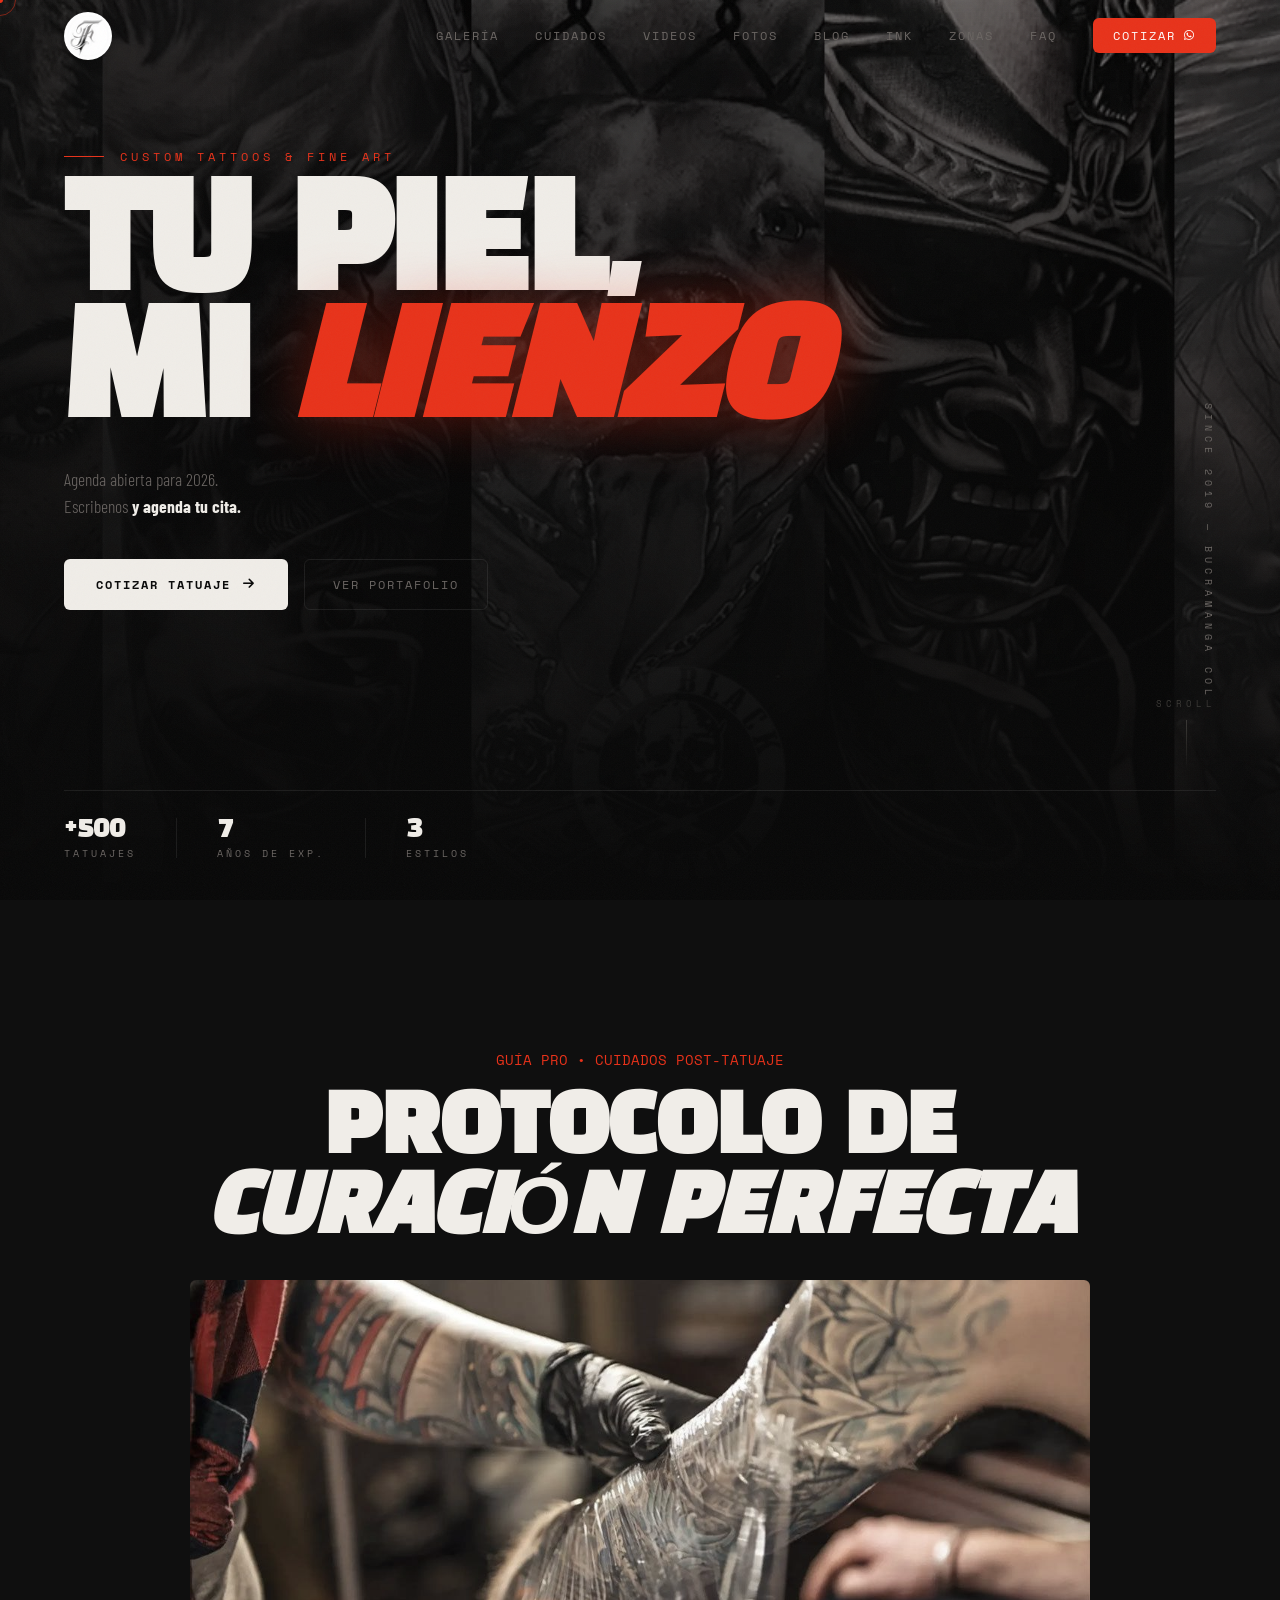
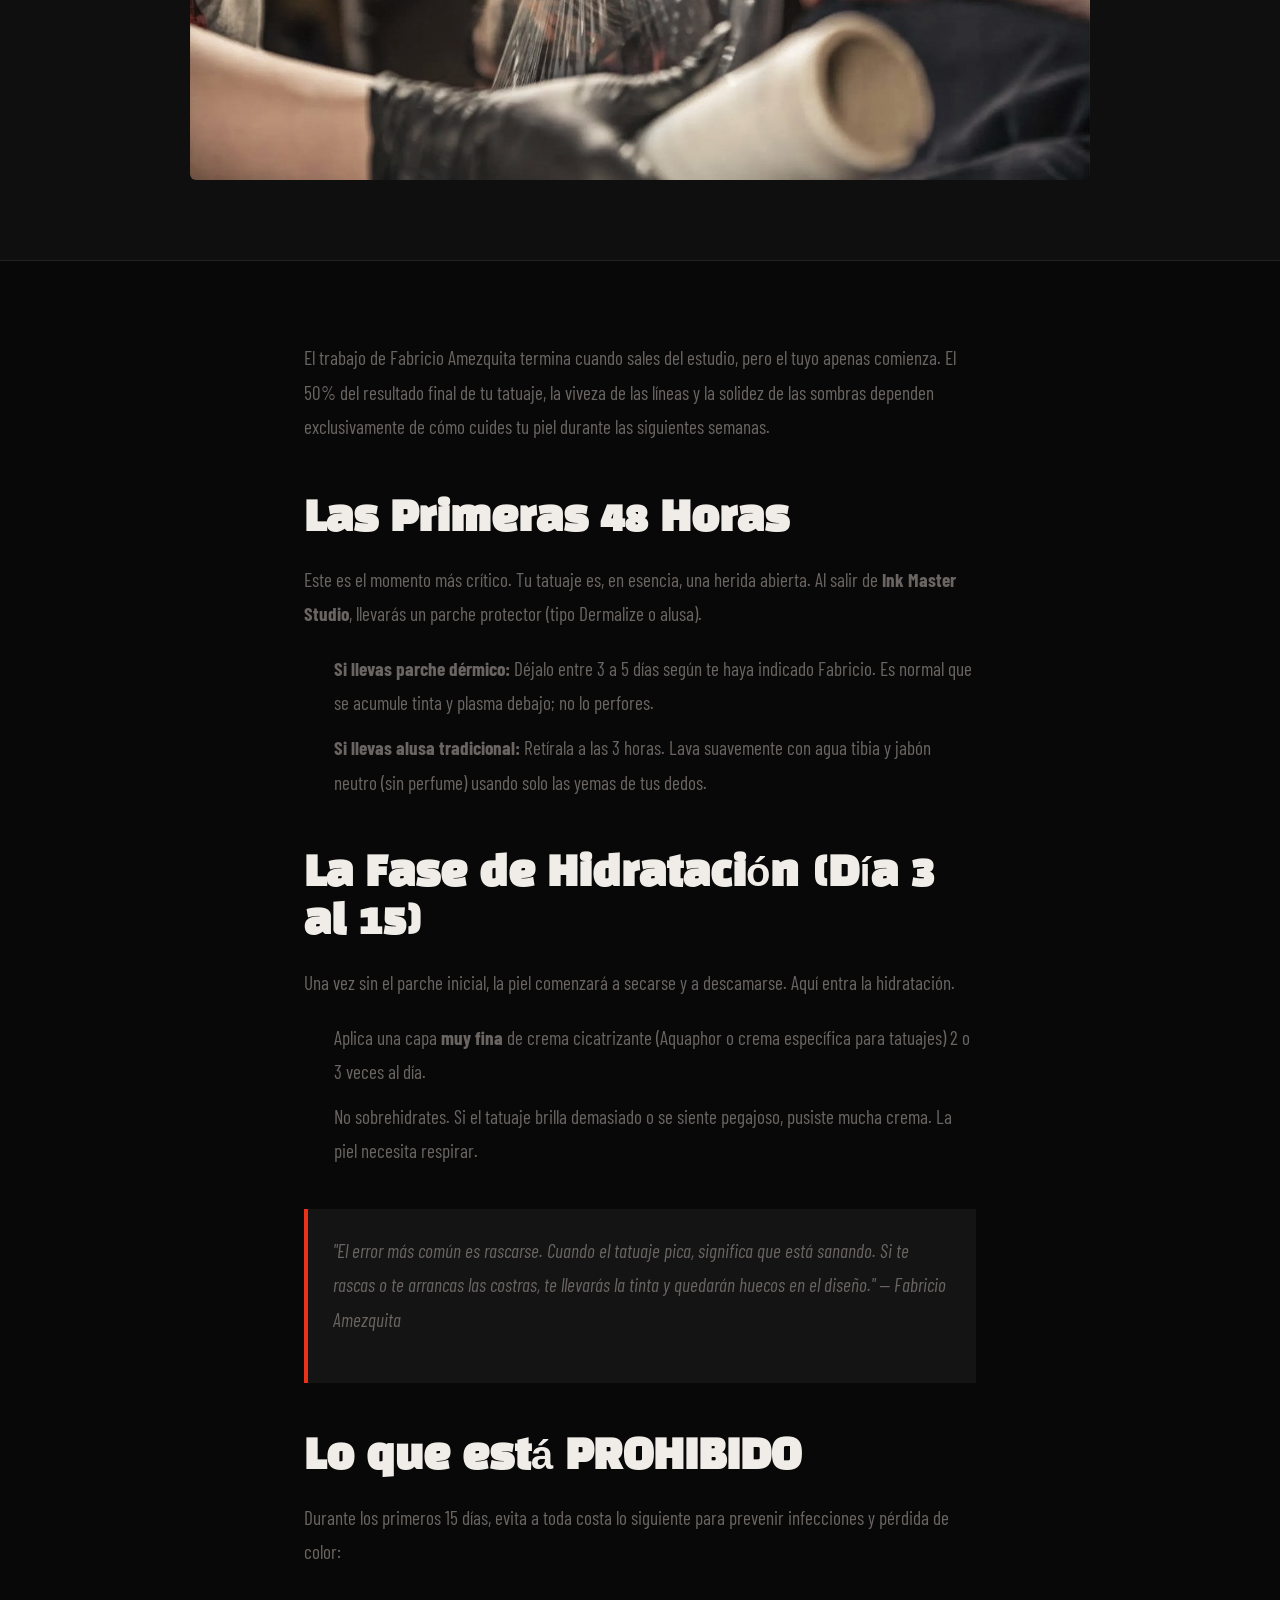
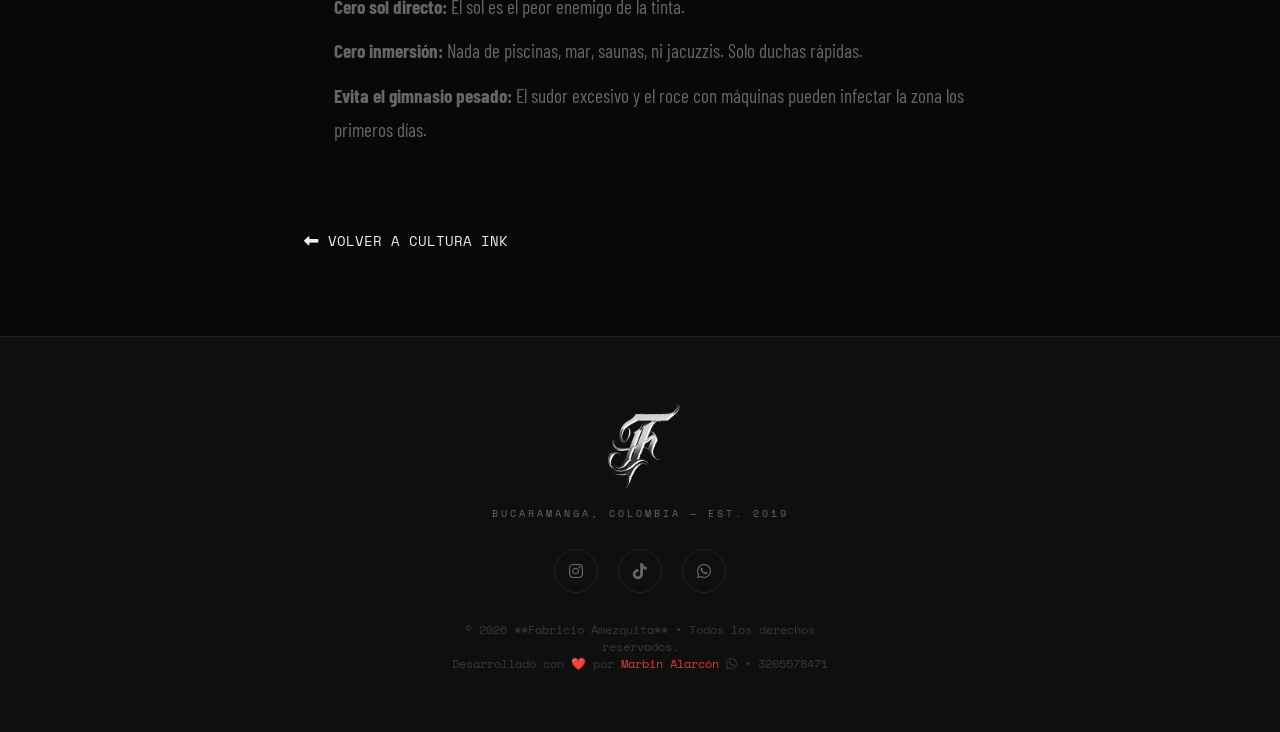
==== curacion.html @ 4d416dca "blog y paginas nuevas" ====
<!DOCTYPE html>
<html lang="es">

<head>
    <meta charset="UTF-8">
    <meta name="viewport" content="width=device-width, initial-scale=1.0">
    <meta name="theme-color" content="#080808">
    <meta name="description" content="Ink Master Tattoo Studio — Custom Tattoos & Fine Art. Blackwork, Realismo, Fine Line.">
    <title>Fabricio Amezquita | Tattoo Studio</title>
    <link rel="apple-touch-icon" sizes="57x57" href="favicon/apple-icon-57x57.png">
    <link rel="apple-touch-icon" sizes="60x60" href="favicon/apple-icon-60x60.png">
    <link rel="apple-touch-icon" sizes="72x72" href="favicon/apple-icon-72x72.png">
    <link rel="apple-touch-icon" sizes="76x76" href="favicon/apple-icon-76x76.png">
    <link rel="apple-touch-icon" sizes="114x114" href="favicon/apple-icon-114x114.png">
    <link rel="apple-touch-icon" sizes="120x120" href="favicon/apple-icon-120x120.png">
    <link rel="apple-touch-icon" sizes="144x144" href="favicon/apple-icon-144x144.png">
    <link rel="apple-touch-icon" sizes="152x152" href="favicon/apple-icon-152x152.png">
    <link rel="apple-touch-icon" sizes="180x180" href="favicon/apple-icon-180x180.png">
    <link rel="icon" type="image/png" sizes="192x192" href="favicon/android-icon-192x192.png">
    <link rel="icon" type="image/png" sizes="32x32" href="favicon/favicon-32x32.png">
    <link rel="icon" type="image/png" sizes="96x96" href="favicon/favicon-96x96.png">
    <link rel="icon" type="image/png" sizes="16x16" href="favicon/favicon-16x16.png">
    <link rel="manifest" href="manifest.json">
    <meta name="msapplication-TileColor" content="#ffffff">
    <meta name="msapplication-TileImage" content="/ms-icon-144x144.png">
    <meta name="theme-color" content="#ffffff">
    <link rel="manifest" href="manifest.json">
    <link rel="preconnect" href="https://fonts.googleapis.com">
    <link rel="preconnect" href="https://fonts.gstatic.com" crossorigin>
    <link href="https://fonts.googleapis.com/css2?family=Black+Han+Sans&family=Barlow+Condensed:ital,wght@0,300;0,400;0,700;0,900;1,400&family=Space+Mono:ital@0;1&display=swap"
        rel="stylesheet">
    <link rel="stylesheet" href="https://cdnjs.cloudflare.com/ajax/libs/font-awesome/6.4.0/css/all.min.css">
    <link rel="stylesheet" href="styles.css">
</head>

<body>

    <!-- ====== NOISE OVERLAY ====== -->
    <div class="noise-overlay"></div>

    <!-- ====== CURSOR ====== -->
    <div class="custom-cursor" id="cursor">
        <div class="cursor-dot"></div>
        <div class="cursor-ring"></div>
    </div>

    <!-- ====== SPLASH SCREEN ====== -->
    <div id="splash-screen">
        <div class="splash-inner">
            <div class="splash-lines">
                <span></span><span></span><span></span>
            </div>
            <div class="splash-logo" style="text-align: -webkit-center;">
                <img src="img/F.png" alt="Fabricio Amezquita TATTOO" class="logo-splash-img">
            </div>
            <p class="splash-sub">FABRICIO AMEZQUITA</p>
            <p class="splash-sub"> TATTOO STUDIO </p>
            <div class="splash-progress">
                <div class="splash-bar"></div>
            </div>
        </div>
    </div>


    <!-- ====== NAVBAR ====== -->
    <nav class="navbar" id="navbar">
        <a href="#inicio" class="logo" style="text-decoration: none;">
            <img src="img/pwa-icon-192.png" alt="Logo" class="logo-nav-img">
        </a>
        <div class="nav-links">
            <a href="index.html#galeria" class="nav-link">Galería</a>
            <a href="index.html#cuidados" class="nav-link">Cuidados</a>
            <a href="index.html#videos" class="nav-link">Videos</a>
            <a href="index.html#fotos" class="nav-link">Fotos</a>
            <a href="index.html#blog" class="nav-link">Blog</a>
            <a href="index.html#instagram" class="nav-link">INK</a>
            <a href="index.html#zonas" class="nav-link">Zonas</a>
            <a href="index.html#faq" class="nav-link">FAQ</a>
            <a href="index.html#cotizar" class="nav-link nav-cta">Cotizar <i class="fab fa-whatsapp"></i></a>
        </div>
        <button class="hamburger" id="hamburger" aria-label="Menu">
            <span></span><span></span><span></span>
        </button>
    </nav>


    <!-- Mobile Menu -->
    <div class="mobile-menu" id="mobile-menu">
        <a href="index.html#galeria" class="mob-link">Galería</a>
        <a href="index.html#cuidados" class="mob-link">Cuidados</a>
        <a href="index.html#videos" class="mob-link">Videos</a>
        <a href="index.html#fotos" class="mob-link">Fotos</a>
        <a href="index.html#blog" class="mob-link">Blog</a>
        <a href="index.html#instagram" class="mob-link">INK</a>
        <a href="index.html#zonas" class="mob-link">Zonas</a>
        <a href="index.html#faq" class="mob-link">FAQ</a>
        <a href="index.html#cotizar" class="mob-link mob-cta">Cotizar →</a>
    </div>

    <!-- ====== HERO ====== -->
    <header class="hero" id="hero">
        <div class="hero-bg" id="hero-bg" style="background-image: url('img/banner.webp');"></div>
        <div class="hero-overlay"></div>

        <!-- Decorative vertical text -->
        <div class="hero-vertical-text">SINCE 2019 — BUCRAMANGA COL</div>

        <div class="hero-content">
            <div class="hero-eyebrow">
                <span class="eyebrow-line"></span>
                <span>Custom Tattoos &amp; Fine Art</span>
            </div>
            <h1 class="hero-title">
                <span class="line-1">TU PIEL,</span>
                <span class="line-2">MI <em>LIENZO</em></span>
            </h1>
            <p class="hero-subtitle">Agenda abierta para 2026.<br>Escribenos <strong>y agenda tu cita.</strong></p>
            <div class="hero-actions">
                <a href="#cotizar" class="btn-primary">
                    <span>Cotizar Tatuaje</span>
                    <i class="fas fa-arrow-right"></i>
                </a>
                <a href="#galeria" class="btn-ghost">Ver Portafolio</a>
            </div>
        </div>

        <!-- Scroll indicator -->
        <div class="scroll-indicator">
            <span>SCROLL</span>
            <div class="scroll-line"></div>
        </div>

        <!-- Stats bar -->
        <div class="hero-stats">
            <div class="stat"><span class="stat-num">+500</span><span class="stat-label">Tatuajes</span></div>
            <div class="stat-divider"></div>
            <div class="stat"><span class="stat-num">7</span><span class="stat-label">Años de exp.</span></div>
            <div class="stat-divider"></div>
            <div class="stat"><span class="stat-num">3</span><span class="stat-label">Estilos</span></div>
        </div>
    </header>

    <main>
        <section class="article-hero">
            <span class="article-meta">Guía Pro • Cuidados Post-Tatuaje</span>
            <h1>PROTOCOLO DE<br><em>CURACIÓN PERFECTA</em></h1>
            <img src="img/curaciones.jpg" alt="Curación de tatuaje" class="article-hero-img">
        </section>

        <section class="article-content">
            <p>El trabajo de Fabricio Amezquita termina cuando sales del estudio, pero el tuyo apenas comienza. El 50% del resultado final de tu tatuaje, la viveza de las líneas y la solidez de las sombras dependen exclusivamente de cómo cuides tu piel durante las siguientes semanas.</p>

            <h2>Las Primeras 48 Horas</h2>
            <p>Este es el momento más crítico. Tu tatuaje es, en esencia, una herida abierta. Al salir de <strong>Ink Master Studio</strong>, llevarás un parche protector (tipo Dermalize o alusa). </p>
            <ul>
                <li><strong>Si llevas parche dérmico:</strong> Déjalo entre 3 a 5 días según te haya indicado Fabricio. Es normal que se acumule tinta y plasma debajo; no lo perfores.</li>
                <li><strong>Si llevas alusa tradicional:</strong> Retírala a las 3 horas. Lava suavemente con agua tibia y jabón neutro (sin perfume) usando solo las yemas de tus dedos.</li>
            </ul>

            <h2>La Fase de Hidratación (Día 3 al 15)</h2>
            <p>Una vez sin el parche inicial, la piel comenzará a secarse y a descamarse. Aquí entra la hidratación.</p>
            <ul>
                <li>Aplica una capa <strong>muy fina</strong> de crema cicatrizante (Aquaphor o crema específica para tatuajes) 2 o 3 veces al día.</li>
                <li>No sobrehidrates. Si el tatuaje brilla demasiado o se siente pegajoso, pusiste mucha crema. La piel necesita respirar.</li>
            </ul>

            <div class="highlight-box">
                <p>"El error más común es rascarse. Cuando el tatuaje pica, significa que está sanando. Si te rascas o te arrancas las costras, te llevarás la tinta y quedarán huecos en el diseño." — Fabricio Amezquita</p>
            </div>

            <h2>Lo que está PROHIBIDO</h2>
            <p>Durante los primeros 15 días, evita a toda costa lo siguiente para prevenir infecciones y pérdida de color:</p>
            <ul>
                <li><strong>Cero sol directo:</strong> El sol es el peor enemigo de la tinta.</li>
                <li><strong>Cero inmersión:</strong> Nada de piscinas, mar, saunas, ni jacuzzis. Solo duchas rápidas.</li>
                <li><strong>Evita el gimnasio pesado:</strong> El sudor excesivo y el roce con máquinas pueden infectar la zona los primeros días.</li>
            </ul>

            <a href="index.html#blog" class="back-to-home"><i class="fas fa-long-arrow-alt-left"></i> Volver a Cultura Ink</a>
        </section>
    </main>

    <!-- ====== FOOTER ====== -->
    <footer class="site-footer">
        <div class="footer-inner">
            <div class="footer-logo">
                <img src="img/F.png" alt="Ink Master Studio" style="width: 100px; height: 100px;">
            </div>
            <p class="footer-sub">Bucaramanga, Colombia — Est. 2019</p>
            <div class="footer-socials">
                <a href="#" aria-label="Instagram"><i class="fab fa-instagram"></i></a>
                <a href="#" aria-label="TikTok"><i class="fab fa-tiktok"></i></a>
                <a href="https://wa.me/573205578471" aria-label="WhatsApp"><i class="fab fa-whatsapp"></i></a>
            </div>
            <p class="footer-copy">
                © 2026 **Fabricio Amezquita** • Todos los derechos reservados. <br>
                Desarrollado con ❤️ por <a href="https://marbinalarcondesarrollador.github.io/portafolio/"
                    target="_blank" style="color: var(--accent); text-decoration: none;">Marbin
                    Alarcón </a>
                <a href="https://wa.me/573205578471" target="_blank" aria-label="WhatsApp"><i
                        class="fab fa-whatsapp"></i> • 3205578471</a>
            </p>
        </div>
    </footer>

    <!-- ====== LIGHTBOX ====== -->
    <div id="lightbox" class="lightbox" role="dialog" aria-modal="true">
        <button class="close-lightbox" aria-label="Cerrar"><i class="fas fa-times"></i></button>
        <div class="lightbox-inner">
            <img class="lightbox-img" id="lightbox-img" alt="Tatuaje ampliado">
        </div>
    </div>

    <script src="app1.js"></script>
    <script async src="//www.instagram.com/embed.js"></script>
</body>

</html>
---- styles.css ----
/* ============================================================
   INK MASTER — TATTOO STUDIO PWA
   Design direction: Industrial brutalism + editorial luxury
   Fonts: Black Han Sans (display) + Barlow Condensed + Space Mono
   ============================================================ */

/* --- VARIABLES --- */
:root {
    --bg: #080808;
    --bg-2: #0f0f0f;
    --bg-3: #141414;
    --surface: rgba(255, 255, 255, 0.03);
    --border: rgba(255, 255, 255, 0.08);
    --text: #f0ede8;
    --text-muted: #6a6562;
    --text-dim: #3a3835;
    --accent: #e8321a;
    --accent-2: #ff6b4a;
    --gold: #c8a96e;
    --green: #3dba72;
    --yellow: #e8c53a;

    --font-display: 'Black Han Sans', 'Helvetica Neue', sans-serif;
    --font-body: 'Barlow Condensed', sans-serif;
    --font-mono: 'Space Mono', monospace;

    --ease-out-expo: cubic-bezier(0.16, 1, 0.3, 1);
    --ease-in-out: cubic-bezier(0.4, 0, 0.2, 1);
    --radius-sm: 6px;
    --radius-md: 12px;
    --radius-lg: 20px;
}

/* --- RESET + BASE --- */
*,
*::before,
*::after {
    margin: 0;
    padding: 0;
    box-sizing: border-box;
}

html {
    scroll-behavior: smooth;
    font-size: 16px;
}

body {
    background-color: var(--bg);
    color: var(--text);
    font-family: var(--font-body);
    font-weight: 400;
    overflow-x: hidden;
    -webkit-font-smoothing: antialiased;
    cursor: none;
}

img {
    max-width: 100%;
    display: block;
}

a {
    text-decoration: none;
    color: inherit;
}

ul {
    list-style: none;
}

button {
    cursor: none;
    border: none;
    background: none;
    font-family: inherit;
}

textarea,
input {
    font-family: inherit;
}

/* --- NOISE OVERLAY --- */
.noise-overlay {
    pointer-events: none;
    position: fixed;
    inset: 0;
    z-index: 9998;
    opacity: 0.035;
    background-image: url("data:image/svg+xml,%3Csvg viewBox='0 0 256 256' xmlns='http://www.w3.org/2000/svg'%3E%3Cfilter id='n'%3E%3CfeTurbulence type='fractalNoise' baseFrequency='0.9' numOctaves='4' stitchTiles='stitch'/%3E%3C/filter%3E%3Crect width='100%25' height='100%25' filter='url(%23n)'/%3E%3C/svg%3E");
    background-repeat: repeat;
    background-size: 200px;
}

/* --- CUSTOM CURSOR --- */
@media (pointer: fine) {
    * {
        cursor: none !important;
    }

    .custom-cursor {
        position: fixed;
        top: 0;
        left: 0;
        z-index: 99999;
        pointer-events: none;
        will-change: transform;
    }

    .cursor-dot {
        width: 6px;
        height: 6px;
        background: var(--accent);
        border-radius: 50%;
        position: absolute;
        top: -3px;
        left: -3px;
        transition: transform 0.1s;
    }

    .cursor-ring {
        width: 32px;
        height: 32px;
        border: 1.5px solid rgba(232, 50, 26, 0.5);
        border-radius: 50%;
        position: absolute;
        top: -16px;
        left: -16px;
        transition: transform 0.25s var(--ease-out-expo), width 0.25s, height 0.25s, top 0.25s, left 0.25s;
        mix-blend-mode: exclusion;
    }

    body.cursor-hover .cursor-ring {
        width: 52px;
        height: 52px;
        top: -26px;
        left: -26px;
        border-color: var(--accent);
    }
}

/* --- SPLASH SCREEN --- */
#splash-screen {
    position: fixed;
    inset: 0;
    background: var(--bg);
    display: flex;
    justify-content: center;
    align-items: center;
    z-index: 9997;
    transition: opacity 0.9s var(--ease-out-expo), transform 0.9s var(--ease-out-expo);
}

#splash-screen.fade-out {
    opacity: 0;
    transform: scale(1.05);
    pointer-events: none;
}

.splash-inner {
    text-align: center;
    position: relative;
}

.splash-lines {
    display: flex;
    gap: 6px;
    justify-content: center;
    margin-bottom: 24px;
}

.splash-lines span {
    display: block;
    height: 3px;
    background: var(--accent);
    animation: splashLine 1.2s var(--ease-out-expo) forwards;
    width: 0;
}

.splash-lines span:nth-child(1) {
    animation-delay: 0s;
}

.splash-lines span:nth-child(2) {
    animation-delay: 0.1s;
}

.splash-lines span:nth-child(3) {
    animation-delay: 0.2s;
}

@keyframes splashLine {
    to {
        width: 60px;
    }
}

.splash-logo {
    font-family: var(--font-display);
    font-size: clamp(4rem, 12vw, 8rem);
    letter-spacing: -3px;
    line-height: 1;
    animation: splashReveal 0.8s var(--ease-out-expo) 0.3s both;
}

.splash-logo span {
    color: var(--accent);
}

@keyframes splashReveal {
    from {
        opacity: 0;
        transform: translateY(30px);
    }

    to {
        opacity: 1;
        transform: translateY(0);
    }
}

.splash-sub {
    font-family: var(--font-mono);
    font-size: 0.7rem;
    letter-spacing: 6px;
    color: var(--text-muted);
    margin-top: 12px;
    animation: splashReveal 0.8s var(--ease-out-expo) 0.5s both;
}

.splash-progress {
    width: 200px;
    height: 1px;
    background: var(--border);
    margin: 32px auto 0;
    overflow: hidden;
    animation: splashReveal 0.5s ease 0.6s both;
}

.splash-bar {
    height: 100%;
    background: var(--accent);
    animation: splashProgress 1.4s var(--ease-in-out) 0.6s forwards;
    width: 0;
}

@keyframes splashProgress {
    to {
        width: 100%;
    }
}

/* --- NAVBAR --- */
.navbar {
    position: fixed;
    top: 0;
    width: 100%;
    padding: 0 5%;
    height: 72px;
    display: flex;
    justify-content: space-between;
    align-items: center;
    z-index: 500;
    transition: background 0.4s ease, border-color 0.4s ease;
    border-bottom: 1px solid transparent;
}

.navbar.scrolled {
    background: rgba(8, 8, 8, 0.95);
    backdrop-filter: blur(12px);
    -webkit-backdrop-filter: blur(12px);
    border-color: var(--border);
}

.nav-logo {
    font-family: var(--font-display);
    font-size: 1.6rem;
    letter-spacing: -1px;
    font-weight: 900;
}

.accent-dot {
    color: var(--accent);
}

.nav-links {
    display: flex;
    align-items: center;
    gap: 36px;
}

.nav-link {
    font-family: var(--font-mono);
    font-size: 0.72rem;
    letter-spacing: 2px;
    text-transform: uppercase;
    color: var(--text-muted);
    transition: color 0.3s;
    position: relative;
}

.nav-link::after {
    content: '';
    position: absolute;
    bottom: -4px;
    left: 0;
    width: 0;
    height: 1px;
    background: var(--accent);
    transition: width 0.3s;
}

.nav-link:hover {
    color: var(--text);
}

.nav-link:hover::after {
    width: 100%;
}

.nav-cta {
    background: var(--accent);
    color: white !important;
    padding: 9px 20px;
    border-radius: var(--radius-sm);
    display: flex;
    align-items: center;
    gap: 8px;
    font-size: 0.72rem;
    transition: background 0.3s, transform 0.2s;
}

.nav-cta::after {
    display: none;
}

.nav-cta:hover {
    background: var(--accent-2);
    transform: translateY(-1px);
}

.hamburger {
    display: none;
    flex-direction: column;
    gap: 5px;
    padding: 8px;
    z-index: 600;
}

.hamburger span {
    display: block;
    width: 24px;
    height: 2px;
    background: var(--text);
    transition: all 0.35s var(--ease-out-expo);
    transform-origin: center;
}

.hamburger.open span:nth-child(1) {
    transform: translateY(7px) rotate(45deg);
}

.hamburger.open span:nth-child(2) {
    opacity: 0;
    transform: scaleX(0);
}

.hamburger.open span:nth-child(3) {
    transform: translateY(-7px) rotate(-45deg);
}

/* Mobile menu */
.mobile-menu {
    position: fixed;
    inset: 0;
    background: var(--bg);
    z-index: 490;
    display: flex;
    flex-direction: column;
    justify-content: center;
    align-items: center;
    gap: 12px;
    transform: translateY(-100%);
    transition: transform 0.6s var(--ease-out-expo);
}

.mobile-menu.open {
    transform: translateY(0);
}

.mob-link {
    font-family: var(--font-display);
    font-size: clamp(2.5rem, 8vw, 4rem);
    letter-spacing: -1px;
    color: var(--text-muted);
    transition: color 0.3s;
}

.mob-link:hover {
    color: var(--text);
}

.mob-cta {
    color: var(--accent) !important;
    margin-top: 20px;
    font-size: clamp(1.5rem, 5vw, 2rem);
}

/* --- HERO --- */
.hero {
    min-height: 100svh;
    position: relative;
    display: flex;
    flex-direction: column;
    justify-content: flex-end;
    padding: 0 5% 0;
    overflow: hidden;
}

.hero-bg {
    position: absolute;
    inset: 0;
    background-size: cover;
    background-position: center top;
    filter: grayscale(80%) brightness(0.6);
    z-index: 1;
    transform-origin: center;
    will-change: transform;
}

.hero-overlay {
    position: absolute;
    inset: 0;
    background:
        linear-gradient(to top, var(--bg) 0%, rgba(8, 8, 8, 0.7) 50%, rgba(8, 8, 8, 0.2) 100%),
        linear-gradient(to right, rgba(8, 8, 8, 0.6) 0%, transparent 60%);
    z-index: 2;
}

.hero-vertical-text {
    position: absolute;
    right: 5%;
    bottom: 200px;
    z-index: 4;
    font-family: var(--font-mono);
    font-size: 0.6rem;
    letter-spacing: 5px;
    color: var(--text-muted);
    writing-mode: vertical-rl;
    text-orientation: mixed;
}

.hero-content {
    position: relative;
    z-index: 3;
    max-width: 900px;
    padding-bottom: 180px;
}

.hero-eyebrow {
    display: flex;
    align-items: center;
    gap: 16px;
    margin-bottom: 20px;
    font-family: var(--font-mono);
    font-size: 0.72rem;
    letter-spacing: 4px;
    color: var(--accent);
    text-transform: uppercase;
    animation: heroReveal 1s var(--ease-out-expo) 2.2s both;
}

.eyebrow-line {
    display: inline-block;
    width: 40px;
    height: 1px;
    background: var(--accent);
}

@keyframes heroReveal {
    from {
        opacity: 0;
        transform: translateY(20px);
    }

    to {
        opacity: 1;
        transform: translateY(0);
    }
}

.hero-title {
    font-family: var(--font-display);
    font-size: clamp(3.5rem, 12vw, 9rem);
    line-height: 0.88;
    letter-spacing: -3px;
    text-transform: uppercase;
    display: flex;
    flex-direction: column;
    margin-bottom: 28px;
}

.hero-title .line-1 {
    animation: heroReveal 1s var(--ease-out-expo) 2.4s both;
}

.hero-title .line-2 {
    animation: heroReveal 1s var(--ease-out-expo) 2.55s both;
}

.hero-title em {
    font-style: italic;
    color: var(--accent);
    -webkit-text-stroke: 0;
    text-shadow: 0 0 60px rgba(232, 50, 26, 0.4);
}

.hero-subtitle {
    font-size: 1.1rem;
    font-weight: 300;
    color: var(--text-muted);
    line-height: 1.5;
    margin-bottom: 40px;
    animation: heroReveal 1s var(--ease-out-expo) 2.7s both;
}

.hero-subtitle strong {
    color: var(--text);
}

.hero-actions {
    display: flex;
    gap: 16px;
    flex-wrap: wrap;
    animation: heroReveal 1s var(--ease-out-expo) 2.85s both;
}

.btn-primary {
    display: inline-flex;
    align-items: center;
    gap: 12px;
    padding: 16px 32px;
    background: var(--text);
    color: var(--bg);
    font-family: var(--font-mono);
    font-size: 0.78rem;
    letter-spacing: 2px;
    text-transform: uppercase;
    border-radius: var(--radius-sm);
    font-weight: 700;
    transition: background 0.3s, transform 0.2s, box-shadow 0.3s;
}

.btn-primary:hover {
    background: var(--accent);
    color: white;
    transform: translateY(-3px);
    box-shadow: 0 12px 30px rgba(232, 50, 26, 0.35);
}

.btn-ghost {
    display: inline-flex;
    align-items: center;
    gap: 10px;
    padding: 15px 28px;
    border: 1px solid var(--border);
    color: var(--text-muted);
    font-family: var(--font-mono);
    font-size: 0.78rem;
    letter-spacing: 2px;
    text-transform: uppercase;
    border-radius: var(--radius-sm);
    transition: border-color 0.3s, color 0.3s, background 0.3s;
}

.btn-ghost:hover {
    border-color: var(--text);
    color: var(--text);
    background: rgba(255, 255, 255, 0.04);
}

/* Scroll indicator */
.scroll-indicator {
    position: absolute;
    bottom: 130px;
    right: 5%;
    z-index: 4;
    display: flex;
    flex-direction: column;
    align-items: center;
    gap: 10px;
    font-family: var(--font-mono);
    font-size: 0.55rem;
    letter-spacing: 4px;
    color: var(--text-dim);
    animation: heroReveal 1s var(--ease-out-expo) 3.2s both;
}

.scroll-line {
    width: 1px;
    height: 50px;
    background: linear-gradient(to bottom, var(--text-dim), transparent);
    animation: scrollPulse 2s ease-in-out infinite;
}

@keyframes scrollPulse {

    0%,
    100% {
        opacity: 0.3;
        transform: scaleY(1);
    }

    50% {
        opacity: 1;
        transform: scaleY(1.2);
    }
}

/* Stats bar */
.hero-stats {
    position: relative;
    z-index: 3;
    display: flex;
    align-items: center;
    gap: 0;
    padding: 24px 0 40px;
    border-top: 1px solid var(--border);
    animation: heroReveal 1s var(--ease-out-expo) 3s both;
}

.stat {
    display: flex;
    flex-direction: column;
    gap: 2px;
    padding: 0 40px 0 0;
}

.stat-num {
    font-family: var(--font-display);
    font-size: 1.8rem;
    letter-spacing: -1px;
    line-height: 1;
}

.stat-label {
    font-family: var(--font-mono);
    font-size: 0.6rem;
    letter-spacing: 3px;
    color: var(--text-muted);
    text-transform: uppercase;
}

.stat-divider {
    width: 1px;
    height: 40px;
    background: var(--border);
    margin-right: 40px;
}

/* --- MARQUEE --- */
.marquee-section {
    overflow: hidden;
    background: var(--accent);
    padding: 14px 0;
    border-top: 1px solid var(--border);
    border-bottom: 1px solid var(--border);
}

.marquee-track {
    overflow: hidden;
    white-space: nowrap;
}

.marquee-content {
    display: inline-flex;
    align-items: center;
    gap: 30px;
    animation: marquee 20s linear infinite;
    font-family: var(--font-display);
    font-size: 0.9rem;
    letter-spacing: 3px;
    text-transform: uppercase;
    color: white;
}

.marquee-content .sep {
    font-size: 0.6rem;
    opacity: 0.7;
}

@keyframes marquee {
    from {
        transform: translateX(0);
    }

    to {
        transform: translateX(-50%);
    }
}

/* --- SECTION SHARED --- */
.section-header {
    margin-bottom: 60px;
}

.section-header.centered {
    text-align: center;
}

.section-header.centered .section-label {
    justify-content: center;
}

.section-label {
    display: flex;
    align-items: center;
    gap: 12px;
    font-family: var(--font-mono);
    font-size: 0.65rem;
    letter-spacing: 5px;
    color: var(--accent);
    text-transform: uppercase;
    margin-bottom: 14px;
}

.label-line {
    display: inline-block;
    width: 30px;
    height: 1px;
    background: var(--accent);
    opacity: 0.5;
}

.section-title {
    font-family: var(--font-display);
    font-size: clamp(2.5rem, 6vw, 5rem);
    letter-spacing: -2px;
    line-height: 0.9;
    text-transform: uppercase;
}

.section-title em {
    font-style: italic;
    color: var(--accent);
}

/* Containers */
.container {
    max-width: 1200px;
    margin: 0 auto;
    padding: 0 5%;
}

/* --- GALLERY SECTION --- */
.gallery-section {
    padding: 100px 5%;
    background: var(--bg);
}

.gallery-filters {
    display: flex;
    gap: 10px;
    flex-wrap: wrap;
    margin-bottom: 48px;
}

.filter-btn {
    padding: 10px 24px;
    border: 1px solid var(--border);
    border-radius: 2px;
    font-family: var(--font-mono);
    font-size: 0.7rem;
    letter-spacing: 2px;
    text-transform: uppercase;
    color: var(--text-muted);
    transition: all 0.3s;
    position: relative;
    overflow: hidden;
}

.filter-btn::before {
    content: '';
    position: absolute;
    inset: 0;
    background: var(--accent);
    transform: translateX(-101%);
    transition: transform 0.4s var(--ease-out-expo);
    z-index: -1;
}

.filter-btn:hover {
    color: var(--text);
    border-color: var(--accent);
}

.filter-btn:hover::before {
    transform: translateX(0);
}

.filter-btn.active {
    border-color: var(--accent);
    color: white;
    background: var(--accent);
}

/* Masonry */
.masonry-grid {
    column-count: 3;
    column-gap: 16px;
}

.masonry-item {
    break-inside: avoid;
    margin-bottom: 16px;
    position: relative;
    border-radius: var(--radius-sm);
    overflow: hidden;
    transition: opacity 0.5s, transform 0.5s var(--ease-out-expo);
}

.masonry-item.hide {
    display: none;
}

.masonry-item img {
    width: 100%;
    display: block;
    filter: grayscale(60%) brightness(0.9);
    transition: filter 0.6s ease, transform 0.6s var(--ease-out-expo);
}

.masonry-item:hover img {
    filter: grayscale(0%) brightness(1.05);
    transform: scale(1.04);
}

.item-overlay {
    position: absolute;
    inset: 0;
    background: linear-gradient(to top, rgba(8, 8, 8, 0.92) 0%, rgba(8, 8, 8, 0.3) 50%, transparent 100%);
    display: flex;
    align-items: flex-end;
    padding: 20px;
    opacity: 0;
    transition: opacity 0.4s;
}

.masonry-item:hover .item-overlay {
    opacity: 1;
}

.overlay-content {
    display: flex;
    justify-content: space-between;
    align-items: center;
    width: 100%;
}

.overlay-cat {
    font-family: var(--font-mono);
    font-size: 0.68rem;
    letter-spacing: 3px;
    text-transform: uppercase;
    color: var(--text);
    transform: translateY(10px);
    transition: transform 0.4s var(--ease-out-expo);
}

.masonry-item:hover .overlay-cat {
    transform: translateY(0);
}

.overlay-zoom {
    width: 36px;
    height: 36px;
    border: 1px solid rgba(255, 255, 255, 0.3);
    border-radius: 50%;
    display: flex;
    align-items: center;
    justify-content: center;
    font-size: 0.75rem;
    color: white;
    transform: scale(0.5) translateY(10px);
    transition: transform 0.4s var(--ease-out-expo);
}

.masonry-item:hover .overlay-zoom {
    transform: scale(1) translateY(0);
}

.item-num {
    position: absolute;
    top: 14px;
    right: 14px;
    font-family: var(--font-mono);
    font-size: 0.55rem;
    letter-spacing: 2px;
    color: rgba(255, 255, 255, 0.35);
    opacity: 0;
    transition: opacity 0.3s;
}

.masonry-item:hover .item-num {
    opacity: 1;
}

@media (max-width: 900px) {
    .masonry-grid {
        column-count: 2;
    }
}

@media (max-width: 500px) {
    .masonry-grid {
        column-count: 1;
    }
}

/* --- CUIDADOS --- */
.cuidados-section {
    padding: 100px 0;
}

.cuidados-grid {
    display: grid;
    grid-template-columns: repeat(auto-fit, minmax(280px, 1fr));
    gap: 20px;
}

.cuidado-card {
    background: var(--surface);
    border: 1px solid var(--border);
    border-radius: var(--radius-lg);
    padding: 36px 32px;
    transition: border-color 0.3s, transform 0.3s;
    position: relative;
    overflow: hidden;
}

.cuidado-card::before {
    content: '';
    position: absolute;
    top: 0;
    left: 0;
    width: 3px;
    height: 100%;
    background: var(--accent);
    transform: scaleY(0);
    transform-origin: top;
    transition: transform 0.4s var(--ease-out-expo);
}

.cuidado-card:hover {
    border-color: rgba(255, 255, 255, 0.12);
    transform: translateY(-4px);
}

.cuidado-card:hover::before {
    transform: scaleY(1);
}

.cuidado-card.cuidado-warning {
    border-color: rgba(232, 50, 26, 0.25);
    background: rgba(232, 50, 26, 0.04);
}

.cuidado-card.cuidado-warning::before {
    background: var(--accent);
    transform: scaleY(1);
}

.cuidado-num {
    font-family: var(--font-display);
    font-size: 2.5rem;
    color: var(--accent);
    line-height: 1;
    margin-bottom: 16px;
}

.cuidado-card h3 {
    font-family: var(--font-body);
    font-size: 1.2rem;
    font-weight: 700;
    text-transform: uppercase;
    letter-spacing: 1px;
    margin-bottom: 12px;
}

.cuidado-card p,
.cuidado-card li {
    color: var(--text-muted);
    font-size: 0.95rem;
    line-height: 1.65;
}

.cuidado-card ul {
    padding-left: 0;
    display: flex;
    flex-direction: column;
    gap: 8px;
}

.cuidado-card li {
    display: flex;
    align-items: flex-start;
    gap: 10px;
}

.cuidado-card li::before {
    content: '—';
    color: var(--accent);
    font-weight: 700;
    flex-shrink: 0;
}

/* --- ZONAS --- */
.zonas-section {
    padding: 100px 0;
    background: var(--bg-2);
}

.zonas-grid {
    display: grid;
    grid-template-columns: repeat(auto-fit, minmax(260px, 1fr));
    gap: 20px;
}

.zona-card {
    background: var(--bg-3);
    border: 1px solid var(--border);
    border-radius: var(--radius-lg);
    padding: 32px;
    display: flex;
    flex-direction: column;
    gap: 16px;
    transition: transform 0.3s, border-color 0.3s;
    position: relative;
    overflow: hidden;
}

.zona-card:hover {
    transform: translateY(-6px);
    border-color: rgba(255, 255, 255, 0.12);
}

.zona-card--hot {
    border-color: rgba(232, 50, 26, 0.2);
}

.zona-card--hot:hover {
    border-color: var(--accent);
}

.zona-pain {
    font-family: var(--font-mono);
    font-size: 0.62rem;
    letter-spacing: 4px;
    font-weight: 700;
    text-transform: uppercase;
}

.pain-low {
    color: var(--green);
}

.pain-mid {
    color: var(--yellow);
}

.pain-high {
    color: var(--accent);
}

.zona-body h3 {
    font-family: var(--font-display);
    font-size: 1.8rem;
    letter-spacing: -1px;
    margin-bottom: 8px;
}

.zona-body p {
    color: var(--text-muted);
    font-size: 0.95rem;
    line-height: 1.6;
}

.zona-arrow {
    font-size: 1.4rem;
    color: var(--text-dim);
    margin-top: auto;
    transition: color 0.3s, transform 0.3s;
}

.zona-card:hover .zona-arrow {
    color: var(--accent);
    transform: translateX(6px);
}

/* --- FAQ --- */
.faq-section {
    padding: 100px 0;
}

.faq-container {
    max-width: 760px;
    margin: 0 auto;
}

.faq-item {
    border-bottom: 1px solid var(--border);
}

.faq-question {
    display: flex;
    justify-content: space-between;
    align-items: center;
    padding: 28px 0;
    gap: 20px;
    transition: color 0.3s;
}

.faq-question h3 {
    font-family: var(--font-body);
    font-size: 1.1rem;
    font-weight: 600;
    line-height: 1.3;
}

.faq-item:hover .faq-question {
    color: var(--text);
}

.faq-icon {
    width: 32px;
    height: 32px;
    border: 1px solid var(--border);
    border-radius: 50%;
    display: flex;
    align-items: center;
    justify-content: center;
    font-size: 0.7rem;
    color: var(--accent);
    flex-shrink: 0;
    transition: transform 0.4s var(--ease-out-expo), border-color 0.3s, background 0.3s;
}

.faq-item.active .faq-icon {
    transform: rotate(45deg);
    border-color: var(--accent);
    background: rgba(232, 50, 26, 0.1);
}

.faq-answer {
    max-height: 0;
    overflow: hidden;
    transition: max-height 0.5s var(--ease-out-expo);
}

.faq-answer p {
    padding: 0 0 28px;
    color: var(--text-muted);
    font-size: 0.95rem;
    line-height: 1.65;
}

.faq-answer strong {
    color: var(--text);
    font-weight: 700;
}

.faq-item.active .faq-answer {
    max-height: 200px;
}

/* --- BLOG --- */
.blog-section {
    padding: 100px 0;
    background: var(--bg-2);
}

.blog-grid {
    display: grid;
    grid-template-columns: repeat(auto-fit, minmax(300px, 1fr));
    gap: 24px;
}

.blog-card {
    background: var(--bg-3);
    border: 1px solid var(--border);
    border-radius: var(--radius-lg);
    overflow: hidden;
    transition: transform 0.4s var(--ease-out-expo), border-color 0.3s;
}

.blog-card:hover {
    transform: translateY(-8px);
    border-color: rgba(255, 255, 255, 0.1);
}

.blog-img {
    height: 220px;
    background-size: cover;
    background-position: center;
    position: relative;
    overflow: hidden;
    transition: filter 0.5s;
}

.blog-img::after {
    content: '';
    position: absolute;
    inset: 0;
    background: rgba(8, 8, 8, 0.3);
    transition: background 0.3s;
}

.blog-card:hover .blog-img::after {
    background: rgba(8, 8, 8, 0.1);
}

.blog-tag {
    position: absolute;
    top: 16px;
    left: 16px;
    z-index: 2;
    background: var(--accent);
    color: white;
    font-family: var(--font-mono);
    font-size: 0.6rem;
    letter-spacing: 3px;
    text-transform: uppercase;
    padding: 5px 10px;
    border-radius: 3px;
}

.blog-body {
    padding: 28px;
}

.blog-body h3 {
    font-family: var(--font-display);
    font-size: 1.4rem;
    letter-spacing: -0.5px;
    margin-bottom: 10px;
}

.blog-body p {
    color: var(--text-muted);
    font-size: 0.9rem;
    line-height: 1.55;
    margin-bottom: 20px;
}

.blog-read {
    font-family: var(--font-mono);
    font-size: 0.68rem;
    letter-spacing: 2px;
    text-transform: uppercase;
    color: var(--accent);
    display: inline-flex;
    align-items: center;
    gap: 8px;
    transition: gap 0.3s;
}

.blog-card:hover .blog-read {
    gap: 14px;
}

/* --- COTIZACIÓN --- */
.cotizar-section {
    padding: 100px 0;
    background: var(--bg);
    position: relative;
    overflow: hidden;
}

.cotizar-section::before {
    content: 'INK';
    position: absolute;
    bottom: -60px;
    right: -40px;
    font-family: var(--font-display);
    font-size: 20rem;
    color: rgba(255, 255, 255, 0.015);
    pointer-events: none;
    line-height: 1;
}

.quote-form {
    max-width: 640px;
    margin: 0 auto;
    background: var(--surface);
    border: 1px solid var(--border);
    border-radius: var(--radius-lg);
    padding: 48px;
    backdrop-filter: blur(20px);
    -webkit-backdrop-filter: blur(20px);
}

.form-field {
    margin-bottom: 28px;
    display: flex;
    flex-direction: column;
}

.form-row {
    display: grid;
    grid-template-columns: 1fr 1fr;
    gap: 20px;
}

label {
    font-family: var(--font-mono);
    font-size: 0.65rem;
    letter-spacing: 3px;
    text-transform: uppercase;
    color: var(--accent);
    margin-bottom: 10px;
    font-weight: 700;
}

input,
textarea {
    background: rgba(255, 255, 255, 0.04);
    border: 1px solid var(--border);
    border-radius: var(--radius-sm);
    padding: 14px 16px;
    color: var(--text);
    font-size: 0.95rem;
    font-weight: 400;
    transition: border-color 0.3s, background 0.3s;
    resize: none;
}

input::placeholder,
textarea::placeholder {
    color: var(--text-dim);
}

input:focus,
textarea:focus {
    outline: none;
    border-color: var(--accent);
    background: rgba(232, 50, 26, 0.04);
}

.btn-submit {
    width: 100%;
    padding: 18px;
    margin-top: 12px;
    background: var(--accent);
    color: white;
    font-family: var(--font-mono);
    font-size: 0.8rem;
    letter-spacing: 3px;
    text-transform: uppercase;
    font-weight: 700;
    border-radius: var(--radius-sm);
    display: flex;
    align-items: center;
    justify-content: center;
    gap: 12px;
    transition: background 0.3s, transform 0.3s, box-shadow 0.3s;
}

.btn-submit:hover {
    background: var(--accent-2);
    transform: translateY(-3px);
    box-shadow: 0 16px 36px rgba(232, 50, 26, 0.3);
}

.btn-submit i {
    font-size: 1.1rem;
}

@media (max-width: 600px) {
    .form-row {
        grid-template-columns: 1fr;
    }

    .quote-form {
        padding: 32px 24px;
    }
}

/* --- FOOTER --- */
.site-footer {
    padding: 60px 5%;
    background: var(--bg-2);
    border-top: 1px solid var(--border);
    text-align: center;
}

.footer-inner {
    max-width: 400px;
    margin: 0 auto;
}

.footer-logo {
    font-family: var(--font-display);
    font-size: 2.5rem;
    letter-spacing: -2px;
    margin-bottom: 8px;
    text-align: -webkit-center;
}

.footer-logo span {
    color: var(--accent);
}

.footer-sub {
    font-family: var(--font-mono);
    font-size: 0.65rem;
    letter-spacing: 3px;
    color: var(--text-muted);
    text-transform: uppercase;
    margin-bottom: 28px;
}

.footer-socials {
    display: flex;
    justify-content: center;
    gap: 20px;
    margin-bottom: 28px;
}

.footer-socials a {
    width: 44px;
    height: 44px;
    border: 1px solid var(--border);
    border-radius: 50%;
    display: flex;
    align-items: center;
    justify-content: center;
    font-size: 1rem;
    color: var(--text-muted);
    transition: border-color 0.3s, color 0.3s, transform 0.3s;
}

.footer-socials a:hover {
    border-color: var(--accent);
    color: var(--accent);
    transform: translateY(-3px);
}

.footer-copy {
    font-size: 0.75rem;
    color: var(--text-dim);
    font-family: var(--font-mono);
}

/* --- LIGHTBOX --- */
.lightbox {
    position: fixed;
    inset: 0;
    background: rgba(4, 4, 4, 0.97);
    backdrop-filter: blur(16px);
    -webkit-backdrop-filter: blur(16px);
    z-index: 1000;
    display: flex;
    align-items: center;
    justify-content: center;
    padding: 20px;
    opacity: 0;
    pointer-events: none;
    transition: opacity 0.4s;
}

.lightbox.active {
    opacity: 1;
    pointer-events: all;
}

.lightbox-inner {
    transform: scale(0.92);
    transition: transform 0.4s var(--ease-out-expo);
}

.lightbox.active .lightbox-inner {
    transform: scale(1);
}

.lightbox-img {
    max-width: 90vw;
    max-height: 85vh;
    border-radius: var(--radius-md);
    box-shadow: 0 40px 80px rgba(0, 0, 0, 0.8);
    object-fit: contain;
}

.close-lightbox {
    position: absolute;
    top: 28px;
    right: 32px;
    width: 44px;
    height: 44px;
    border: 1px solid var(--border);
    border-radius: 50%;
    display: flex;
    align-items: center;
    justify-content: center;
    color: var(--text-muted);
    font-size: 1rem;
    transition: border-color 0.3s, color 0.3s, transform 0.3s;
    background: rgba(255, 255, 255, 0.03);
}

.close-lightbox:hover {
    border-color: var(--accent);
    color: var(--accent);
    transform: rotate(90deg);
}

/* --- REVEAL ANIMATIONS --- */
.reveal {
    opacity: 0;
    transform: translateY(40px);
    transition: opacity 0.8s var(--ease-out-expo), transform 0.8s var(--ease-out-expo);
}

.reveal.visible {
    opacity: 1;
    transform: translateY(0);
}

.reveal-child {
    opacity: 0;
    transform: translateY(30px);
    transition: opacity 0.7s var(--ease-out-expo), transform 0.7s var(--ease-out-expo);
}

.reveal-child.visible {
    opacity: 1;
    transform: translateY(0);
}

/* Stagger children */
.reveal-child:nth-child(1) {
    transition-delay: 0.1s;
}

.reveal-child:nth-child(2) {
    transition-delay: 0.2s;
}

.reveal-child:nth-child(3) {
    transition-delay: 0.3s;
}

.reveal-child:nth-child(4) {
    transition-delay: 0.4s;
}

/* ============================================================
   INSTAGRAM SECTION
   ============================================================ */
.instagram-section {
    padding: 100px 0;
    background: var(--bg-2);
    overflow: hidden;
}

.instagram-grid {
    display: grid;
    grid-template-columns: repeat(6, 1fr);
    gap: 6px;
    margin-bottom: 40px;
}

.ig-item {
    position: relative;
    aspect-ratio: 1 / 1;
    overflow: hidden;
    border-radius: 4px;
    display: block;
    background: var(--bg-3);
}

.ig-item img {
    width: 100%;
    height: 100%;
    object-fit: cover;
    filter: grayscale(50%) brightness(0.85);
    transition: filter 0.5s ease, transform 0.6s var(--ease-out-expo);
}

.ig-item:hover img {
    filter: grayscale(0%) brightness(1.05);
    transform: scale(1.08);
}

.ig-overlay {
    position: absolute;
    inset: 0;
    background: rgba(232, 50, 26, 0.65);
    display: flex;
    align-items: center;
    justify-content: center;
    opacity: 0;
    transition: opacity 0.35s ease;
    font-size: 1.8rem;
    color: white;
}

.ig-item:hover .ig-overlay {
    opacity: 1;
}

.ig-cta-wrap {
    display: flex;
    justify-content: center;
}

.ig-follow-btn {
    display: inline-flex;
    align-items: center;
    gap: 12px;
    padding: 16px 36px;
    border: 1px solid var(--border);
    border-radius: var(--radius-sm);
    font-family: var(--font-mono);
    font-size: 0.72rem;
    letter-spacing: 2px;
    text-transform: uppercase;
    color: var(--text-muted);
    transition: border-color 0.3s, color 0.3s, background 0.3s, transform 0.3s;
    position: relative;
    overflow: hidden;
}

.ig-follow-btn i {
    font-size: 1.1rem;
}

.ig-follow-btn .ig-handle {
    color: var(--accent);
    margin-left: 4px;
}

.ig-follow-btn:hover {
    border-color: var(--accent);
    color: white;
    background: var(--accent);
    transform: translateY(-3px);
}

.ig-follow-btn:hover .ig-handle {
    color: white;
}

/* Behold widget container (if used) */
.instagram-behold {
    margin-bottom: 40px;
}

/* ============================================================
   RESPONSIVE — Mobile-first fixes
   ============================================================ */

/* Touch devices: show native cursor */
@media (pointer: coarse) {
    * {
        cursor: auto !important;
    }

    button {
        cursor: pointer !important;
    }

    a {
        cursor: pointer !important;
    }

    .custom-cursor {
        display: none !important;
    }

    body {
        cursor: auto;
    }
}

/* Tablet (max 1024px) */
@media (max-width: 1024px) {
    .nav-links {
        gap: 24px;
    }

    .instagram-grid {
        grid-template-columns: repeat(3, 1fr);
    }
}

/* Tablet portrait / large mobile (max 768px) */
@media (max-width: 768px) {

    /* Navbar */
    .nav-links {
        display: none;
    }

    .hamburger {
        display: flex;
    }

    /* Hero */
    .hero {
        padding: 0 5% 0;
    }

    .hero-content {
        padding-bottom: 200px;
    }

    .hero-vertical-text {
        display: none;
    }

    .scroll-indicator {
        display: none;
    }

    .hero-stats {
        gap: 0;
        flex-wrap: wrap;
    }

    .stat {
        padding: 0 20px 0 0;
    }

    .stat-divider {
        margin-right: 20px;
    }

    .stat-num {
        font-size: 1.4rem;
    }

    /* Sections */
    .section-title {
        font-size: clamp(2rem, 8vw, 3.5rem);
    }

    .gallery-section {
        padding: 70px 5%;
    }

    .cuidados-section,
    .zonas-section,
    .faq-section,
    .blog-section,
    .cotizar-section,
    .instagram-section {
        padding: 70px 0;
    }

    /* Gallery filters: scrollable on mobile */
    .gallery-filters {
        overflow-x: auto;
        flex-wrap: nowrap;
        padding-bottom: 8px;
        -webkit-overflow-scrolling: touch;
        scrollbar-width: none;
    }

    .gallery-filters::-webkit-scrollbar {
        display: none;
    }

    .filter-btn {
        flex-shrink: 0;
    }

    /* Blog */
    .blog-grid {
        grid-template-columns: 1fr;
    }

    /* Instagram */
    .instagram-grid {
        grid-template-columns: repeat(3, 1fr);
    }

    /* FAQ */
    .faq-container {
        padding: 0 5%;
    }

    /* Quote form */
    .form-row {
        grid-template-columns: 1fr;
    }

    .quote-form {
        padding: 32px 24px;
    }
}

/* Mobile (max 500px) */
@media (max-width: 500px) {

    /* Hero */
    .hero-title {
        font-size: clamp(3rem, 14vw, 5rem);
    }

    .hero-stats {
        display: none;
    }

    .hero-actions {
        flex-direction: column;
        align-items: flex-start;
    }

    .btn-primary,
    .btn-ghost {
        padding: 14px 22px;
        font-size: 0.72rem;
        width: 100%;
        justify-content: center;
    }

    .hero-content {
        padding-bottom: 160px;
    }

    /* Gallery */
    .gallery-section {
        padding: 60px 5%;
    }

    .masonry-grid {
        column-count: 1;
    }

    /* Sections spacing */
    .section-header {
        margin-bottom: 40px;
    }

    .cuidados-grid {
        grid-template-columns: 1fr;
    }

    .zonas-grid {
        grid-template-columns: 1fr;
    }

    .blog-grid {
        grid-template-columns: 1fr;
    }

    /* Instagram */
    .instagram-grid {
        grid-template-columns: repeat(2, 1fr);
    }

    .ig-follow-btn {
        padding: 14px 24px;
        font-size: 0.65rem;
    }

    /* Mobile menu links smaller on tiny screens */
    .mob-link {
        font-size: clamp(2rem, 10vw, 3rem);
    }

    /* Quote form full-width padding */
    .quote-form {
        padding: 28px 20px;
        margin: 0 5%;
    }

    /* Footer */
    .site-footer {
        padding: 48px 5%;
    }
}

/* Very small devices (max 360px) */
@media (max-width: 360px) {
    .navbar {
        padding: 0 4%;
    }

    .nav-logo {
        font-size: 1.3rem;
    }

    .hero-title {
        font-size: clamp(2.5rem, 13vw, 4rem);
    }

    .instagram-grid {
        grid-template-columns: repeat(2, 1fr);
        gap: 4px;
    }
}

/* Video item en Instagram grid */
.ig-item--video video {
    width: 100%;
    height: 100%;
    object-fit: cover;
    filter: grayscale(50%) brightness(0.85);
    transition: filter 0.5s ease, transform 0.6s var(--ease-out-expo);
}

.ig-item--video:hover video {
    filter: grayscale(0%) brightness(1.05);
    transform: scale(1.08);
}

.ig-video-badge {
    position: absolute;
    top: 10px;
    right: 10px;
    background: rgba(0, 0, 0, 0.55);
    color: white;
    font-size: 0.65rem;
    padding: 4px 8px;
    border-radius: 4px;
    backdrop-filter: blur(4px);
    pointer-events: none;
    z-index: 2;
}

/* Ajuste para el contenedor de Instagram Embed */
.ig-item--embed {
    background: #fff;
    overflow-y: auto;
    /* Permite scroll si el post es muy largo */
    display: flex;
    justify-content: center;
    border-radius: 12px;
    height: 100%;
    /* Para que iguale a los otros items del grid */
}

.ig-embed-container {
    width: 100%;
    transform: scale(0.9);
    /* Ajusta este valor si el post se ve muy grande */
    transform-origin: top center;
}

/* Ocultar el badge de video si no lo quieres sobre el embed */
.ig-item--embed .ig-video-badge {
    display: none;
}

/* ============================================================
   SECCIÓN VIDEOS
   ============================================================ */
.videos-section {
    padding: 100px 0;
    background: var(--bg);
}

.videos-grid {
    display: grid;
    grid-template-columns: 1fr 1fr;
    grid-template-rows: auto auto;
    gap: 16px;
    align-items: start;
}

/* Featured card ocupa columna izquierda completa (ambas filas) */
.video-card--featured {
    grid-row: 1 / 2;
    grid-column: 1 / 2;
}

.videos-secondary {
    grid-row: 1 / 2;
    grid-column: 2 / 3;
    display: flex;
    flex-direction: column;
    gap: 16px;
}

.video-card--wide {
    grid-column: span 1;
}

/* Fila inferior: dos cards anchas */
.videos-grid>.video-card--wide:nth-of-type(1) {
    grid-column: 1 / 2;
    grid-row: 2;
}

.videos-grid>.video-card--wide:nth-of-type(2) {
    grid-column: 2 / 3;
    grid-row: 2;
}

.video-card {
    position: relative;
    border: 1px solid var(--border);
    border-radius: var(--radius-md);
    overflow: hidden;
    background: var(--bg-3);
    transition: border-color 0.4s ease, transform 0.4s var(--ease-out-expo);
}

.video-card:hover {
    border-color: var(--accent);
    transform: translateY(-4px);
}

.video-wrap {
    position: relative;
    width: 100%;
    aspect-ratio: 16 / 9;
    overflow: hidden;
    background: #000;
}

.video-card--featured .video-wrap {
    aspect-ratio: 4 / 3;
}

.videos-secondary .video-card .video-wrap {
    aspect-ratio: 16 / 9;
}

.video-player {
    width: 100%;
    height: 100%;
    object-fit: cover;
    display: block;
    transition: filter 0.5s ease, transform 0.6s var(--ease-out-expo);
    filter: brightness(0.75);
}

.video-card:hover .video-player {
    filter: brightness(0.95);
    transform: scale(1.04);
}

/* Controles */
.video-controls {
    position: absolute;
    bottom: 12px;
    left: 12px;
    display: flex;
    gap: 8px;
    z-index: 3;
    opacity: 0;
    transform: translateY(8px);
    transition: opacity 0.3s ease, transform 0.3s ease;
}

.video-card:hover .video-controls {
    opacity: 1;
    transform: translateY(0);
}

.video-play-btn,
.video-mute-btn {
    width: 36px;
    height: 36px;
    border-radius: 50%;
    background: rgba(8, 8, 8, 0.8);
    border: 1px solid var(--border);
    color: var(--text);
    display: flex;
    align-items: center;
    justify-content: center;
    font-size: 0.7rem;
    transition: background 0.25s, border-color 0.25s, color 0.25s;
    backdrop-filter: blur(6px);
}

.video-play-btn:hover,
.video-mute-btn:hover {
    background: var(--accent);
    border-color: var(--accent);
    color: #fff;
}

/* Barra de progreso */
.video-progress-bar {
    position: absolute;
    bottom: 0;
    left: 0;
    width: 100%;
    height: 2px;
    background: rgba(255, 255, 255, 0.1);
    z-index: 4;
}

.video-progress-fill {
    height: 100%;
    width: 0%;
    background: var(--accent);
    transition: width 0.1s linear;
}

/* Meta info debajo del video */
.video-meta {
    padding: 16px 20px;
    display: flex;
    flex-direction: column;
    gap: 4px;
}

.video-cat {
    font-family: var(--font-mono);
    font-size: 0.62rem;
    letter-spacing: 3px;
    text-transform: uppercase;
    color: var(--accent);
}

.video-title {
    font-family: var(--font-body);
    font-size: 1rem;
    font-weight: 700;
    color: var(--text);
    letter-spacing: 0.5px;
    line-height: 1.3;
}

.video-duration {
    font-family: var(--font-mono);
    font-size: 0.65rem;
    color: var(--text-muted);
    display: flex;
    align-items: center;
    gap: 5px;
    margin-top: 4px;
}

/* Número decorativo */
.video-num {
    position: absolute;
    top: 12px;
    right: 14px;
    font-family: var(--font-mono);
    font-size: 0.65rem;
    color: var(--text-dim);
    letter-spacing: 1px;
    z-index: 5;
    background: rgba(8, 8, 8, 0.6);
    padding: 3px 7px;
    border-radius: 4px;
    backdrop-filter: blur(4px);
}

/* ============================================================
   SECCIÓN FOTOS
   ============================================================ */
.fotos-section {
    padding: 100px 0;
    background: var(--bg-2);
}

/* Tabs */
.fotos-tabs {
    display: flex;
    gap: 0;
    border: 1px solid var(--border);
    border-radius: var(--radius-sm);
    overflow: hidden;
    width: fit-content;
    margin: 0 0 40px;
}

.foto-tab {
    font-family: var(--font-mono);
    font-size: 0.68rem;
    letter-spacing: 2px;
    text-transform: uppercase;
    padding: 12px 24px;
    color: var(--text-muted);
    border-right: 1px solid var(--border);
    transition: background 0.3s, color 0.3s;
    white-space: nowrap;
}

.foto-tab:last-child {
    border-right: none;
}

.foto-tab.active {
    background: var(--accent);
    color: #fff;
}

.foto-tab:not(.active):hover {
    background: var(--surface);
    color: var(--text);
}

/* Grid masonry con CSS columns */
.fotos-grid {
    columns: 3;
    column-gap: 12px;
}

.foto-item {
    position: relative;
    overflow: hidden;
    border-radius: var(--radius-sm);
    margin-bottom: 12px;
    break-inside: avoid;
    display: block;
    background: var(--bg-3);
    cursor: zoom-in;
}

.foto-item--tall img {
    aspect-ratio: unset;
}

.foto-item img {
    width: 100%;
    display: block;
    object-fit: cover;
    filter: grayscale(30%) brightness(0.85);
    transition: filter 0.5s ease, transform 0.6s var(--ease-out-expo);
}

.foto-item:hover img {
    filter: grayscale(0%) brightness(1.05);
    transform: scale(1.05);
}

/* Overlay */
.foto-overlay {
    position: absolute;
    inset: 0;
    background: linear-gradient(to top, rgba(8, 8, 8, 0.85) 0%, transparent 50%);
    opacity: 0;
    transition: opacity 0.35s ease;
    display: flex;
    align-items: flex-end;
}

.foto-item:hover .foto-overlay {
    opacity: 1;
}

.foto-overlay-content {
    display: flex;
    justify-content: space-between;
    align-items: center;
    width: 100%;
    padding: 12px 14px;
}

.foto-tag {
    font-family: var(--font-mono);
    font-size: 0.62rem;
    letter-spacing: 2px;
    text-transform: uppercase;
    color: var(--text);
}

.foto-expand {
    width: 30px;
    height: 30px;
    border: 1px solid rgba(255, 255, 255, 0.25);
    border-radius: 4px;
    display: flex;
    align-items: center;
    justify-content: center;
    font-size: 0.75rem;
    color: white;
    transition: border-color 0.2s, background 0.2s;
}

.foto-expand:hover {
    border-color: var(--accent);
    background: var(--accent);
}

/* Badge de estado */
.foto-badge {
    position: absolute;
    top: 10px;
    left: 10px;
    background: rgba(232, 50, 26, 0.85);
    color: white;
    font-family: var(--font-mono);
    font-size: 0.58rem;
    letter-spacing: 1px;
    padding: 4px 9px;
    border-radius: 4px;
    backdrop-filter: blur(4px);
    display: flex;
    align-items: center;
    gap: 5px;
    z-index: 3;
}

.foto-badge--gold {
    background: rgba(200, 169, 110, 0.9);
}

.foto-badge--green {
    background: rgba(61, 186, 114, 0.9);
    color: #000;
}

/* Lightbox navegable (fotos) */
#lightbox-fotos {
    position: fixed;
    inset: 0;
    background: rgba(0, 0, 0, 0.96);
    z-index: 9990;
    display: none;
    align-items: center;
    justify-content: center;
}

#lightbox-fotos.active {
    display: flex;
}

.lb-nav {
    position: absolute;
    top: 50%;
    transform: translateY(-50%);
    width: 50px;
    height: 50px;
    border: 1px solid var(--border);
    border-radius: 50%;
    background: rgba(8, 8, 8, 0.7);
    color: var(--text-muted);
    display: flex;
    align-items: center;
    justify-content: center;
    font-size: 1rem;
    transition: border-color 0.3s, color 0.3s, background 0.3s;
    backdrop-filter: blur(8px);
    z-index: 3;
}

.lb-prev {
    left: 24px;
}

.lb-next {
    right: 24px;
}

.lb-nav:hover {
    border-color: var(--accent);
    color: white;
    background: var(--accent);
}

/* ============================================================
   RESPONSIVE — Videos & Fotos
   ============================================================ */
@media (max-width: 1024px) {
    .videos-grid {
        grid-template-columns: 1fr;
    }

    .video-card--featured,
    .videos-secondary,
    .video-card--wide {
        grid-column: 1;
        grid-row: auto;
    }

    .videos-secondary {
        flex-direction: row;
    }

    .videos-secondary .video-card {
        flex: 1;
    }

    .fotos-grid {
        columns: 2;
    }
}

@media (max-width: 768px) {

    .videos-section,
    .fotos-section {
        padding: 70px 0;
    }

    .videos-secondary {
        flex-direction: column;
    }

    .fotos-tabs {
        overflow-x: auto;
        -webkit-overflow-scrolling: touch;
    }

    .foto-tab {
        flex-shrink: 0;
        padding: 10px 18px;
    }

    .fotos-grid {
        columns: 2;
    }
}

@media (max-width: 500px) {
    .fotos-grid {
        columns: 1;
    }

    .lb-prev {
        left: 10px;
    }

    .lb-next {
        right: 10px;
    }
}

/* --- LOGO EN EL ENCABEZADO (NAVBAR) --- */
.logo {
    display: flex;
    align-items: center;
    /* Centra verticalmente la imagen con el texto */
    gap: 12px;
    /* Espacio perfecto entre el logo y las letras */
    cursor: pointer;
}

.logo-nav-img {
    width: 48px;
    height: 48px;
    object-fit: contain;
    border-radius: 50%;
    /* Asegura que el contorno sea un círculo perfecto */
    background-color: white;
    /* Fondo blanco para que resalte sobre el rojo */
    padding: 2px;
    /* Borde interno sutil */
    box-shadow: 0 2px 8px rgba(0, 0, 0, 0.2);
    /* Sombra elegante */
    transition: transform 0.3s ease;
}

/* Efecto al pasar el mouse (o tocar) el logo del menú */
.logo:hover .logo-nav-img {
    transform: scale(1.1) rotate(5deg);
}

.logo-text {
    font-size: 1.3rem;
    font-weight: 800;
    color: white;
    letter-spacing: 0.5px;
    text-shadow: 1px 1px 2px rgba(0, 0, 0, 0.2);
    /* Hace que el texto resalte más */
}


/* --- LOGO EN EL SPLASH SCREEN --- */
.logo-splash-img {
    width: 160px;
    height: 160px;
    object-fit: contain;
    border-radius: 50%;
    background-color: white;
    padding: 4px;
    /* Sombra más pronunciada para darle profundidad de App */
    box-shadow: 0 10px 30px rgba(0, 0, 0, 0.4);
    /* Agregamos una animación infinita */
    animation: latidoApp 2s infinite ease-in-out;
    margin-bottom: 20px;
}

/* Opcional: Ajuste para pantallas móviles muy pequeñas */
@media (max-width: 400px) {
    .logo-text {
        font-size: 1.1rem;
        /* Achica un poco el texto si la pantalla es estrecha */
    }

    .logo-nav-img {
        width: 40px;
        height: 40px;
    }
}

/* ============================================================
   ESTILOS PARA PÁGINAS DE ARTÍCULOS (BLOG)
   ============================================================ */
.article-hero {
    padding: 150px 5% 80px;
    background: var(--bg-2);
    text-align: center;
    border-bottom: 1px solid var(--border);
}

.article-meta {
    font-family: var(--font-mono);
    color: var(--accent);
    text-transform: uppercase;
    font-size: 0.85rem;
    margin-bottom: 20px;
    display: block;
}

.article-hero h1 {
    font-family: var(--font-display);
    font-size: clamp(3rem, 8vw, 5rem);
    line-height: 1;
    margin-bottom: 30px;
    color: var(--text);
}

.article-hero-img {
    width: 100%;
    max-width: 900px;
    height: 500px;
    object-fit: cover;
    border-radius: var(--radius-sm);
    margin: 0 auto;
    display: block;
    filter: grayscale(40%);
}

.article-content {
    max-width: 800px;
    margin: 80px auto;
    padding: 0 5%;
    font-family: var(--font-body);
    font-size: 1.2rem;
    line-height: 1.8;
    color: var(--text-muted);
}

.article-content h2 {
    font-family: var(--font-display);
    font-size: 2.5rem;
    color: var(--text);
    margin: 50px 0 20px;
    line-height: 1.2;
}

.article-content h3 {
    font-family: var(--font-body);
    font-size: 1.8rem;
    color: var(--text);
    margin: 30px 0 15px;
}

.article-content p {
    margin-bottom: 20px;
}

.article-content ul {
    margin-bottom: 30px;
    padding-left: 20px;
}

.article-content li {
    margin-bottom: 10px;
    padding-left: 10px;
}

.article-content li::marker {
    color: var(--accent);
}

.article-content .highlight-box {
    background: var(--bg-3);
    border-left: 4px solid var(--accent);
    padding: 25px;
    margin: 40px 0;
    font-style: italic;
}

.back-to-home {
    display: inline-flex;
    align-items: center;
    gap: 10px;
    font-family: var(--font-mono);
    color: var(--text);
    text-decoration: none;
    text-transform: uppercase;
    font-size: 0.9rem;
    margin-top: 50px;
    transition: color 0.3s;
}

.back-to-home:hover {
    color: var(--accent);
}
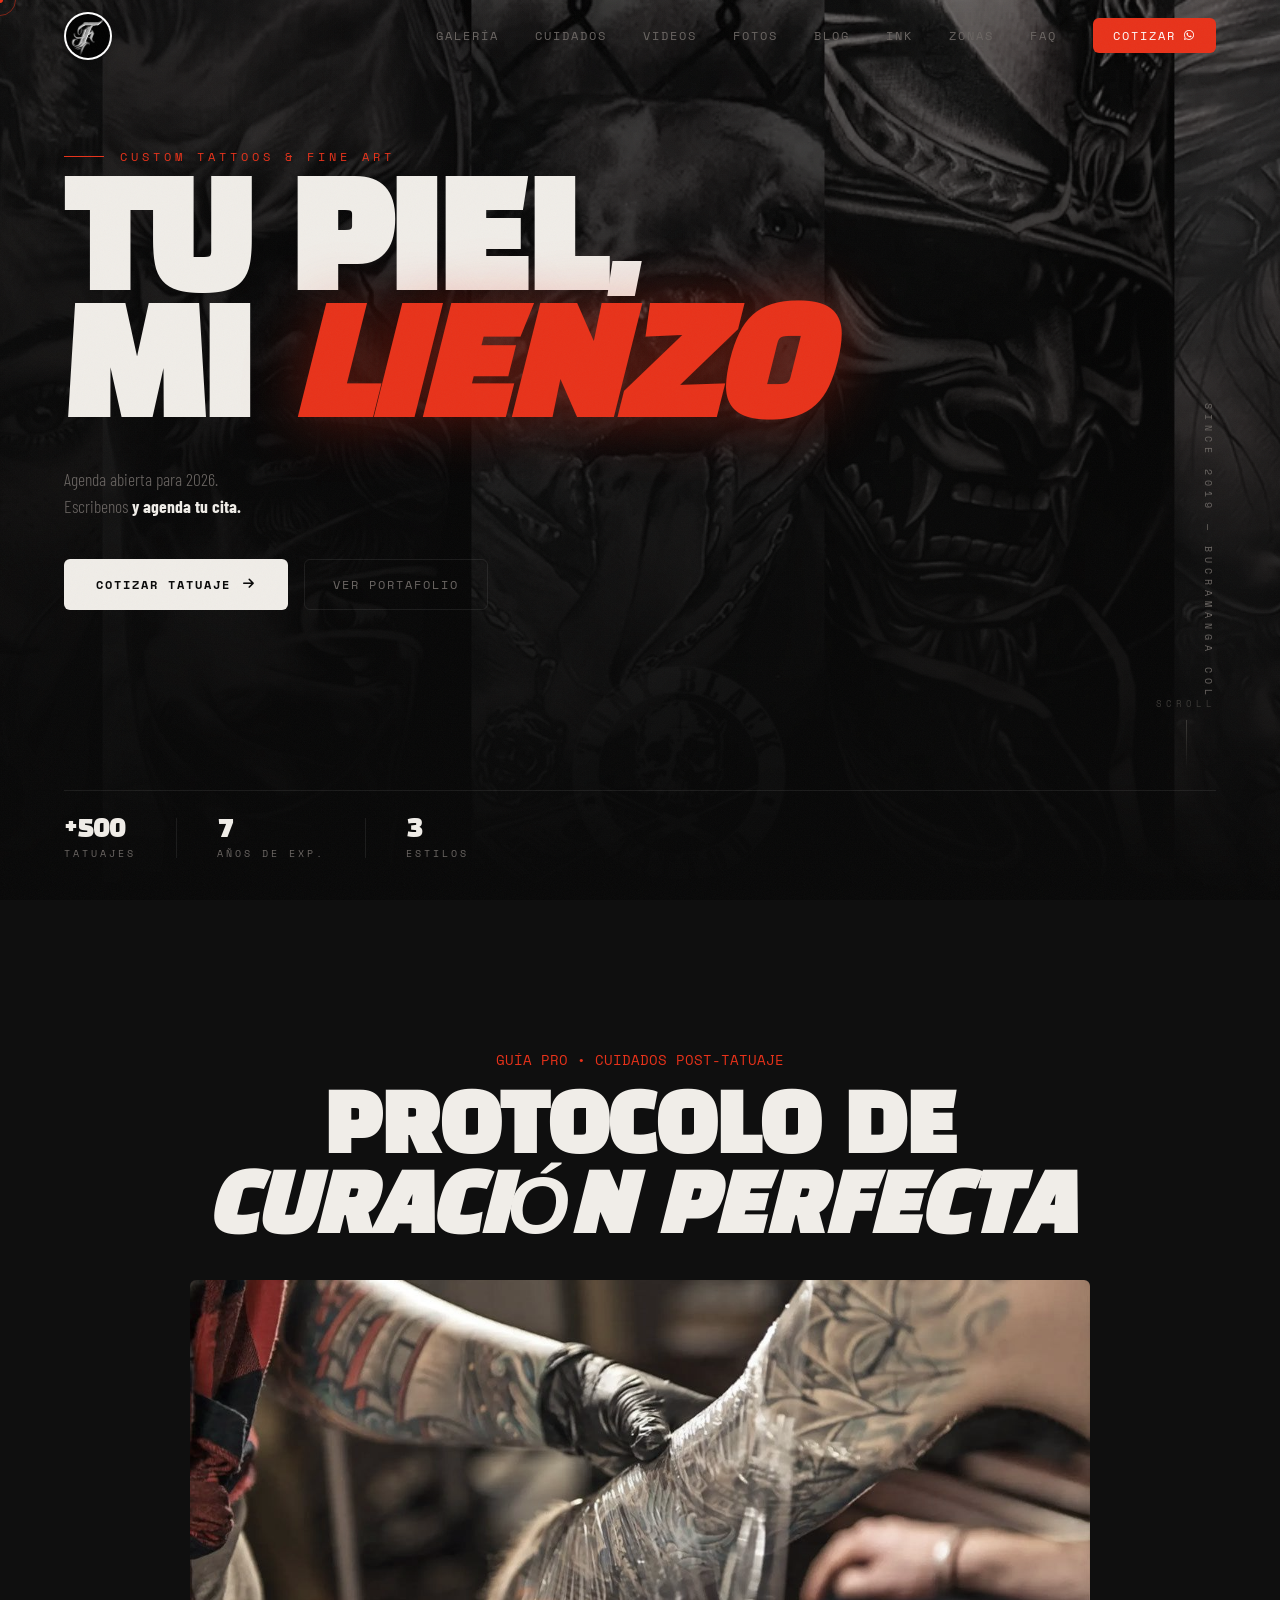
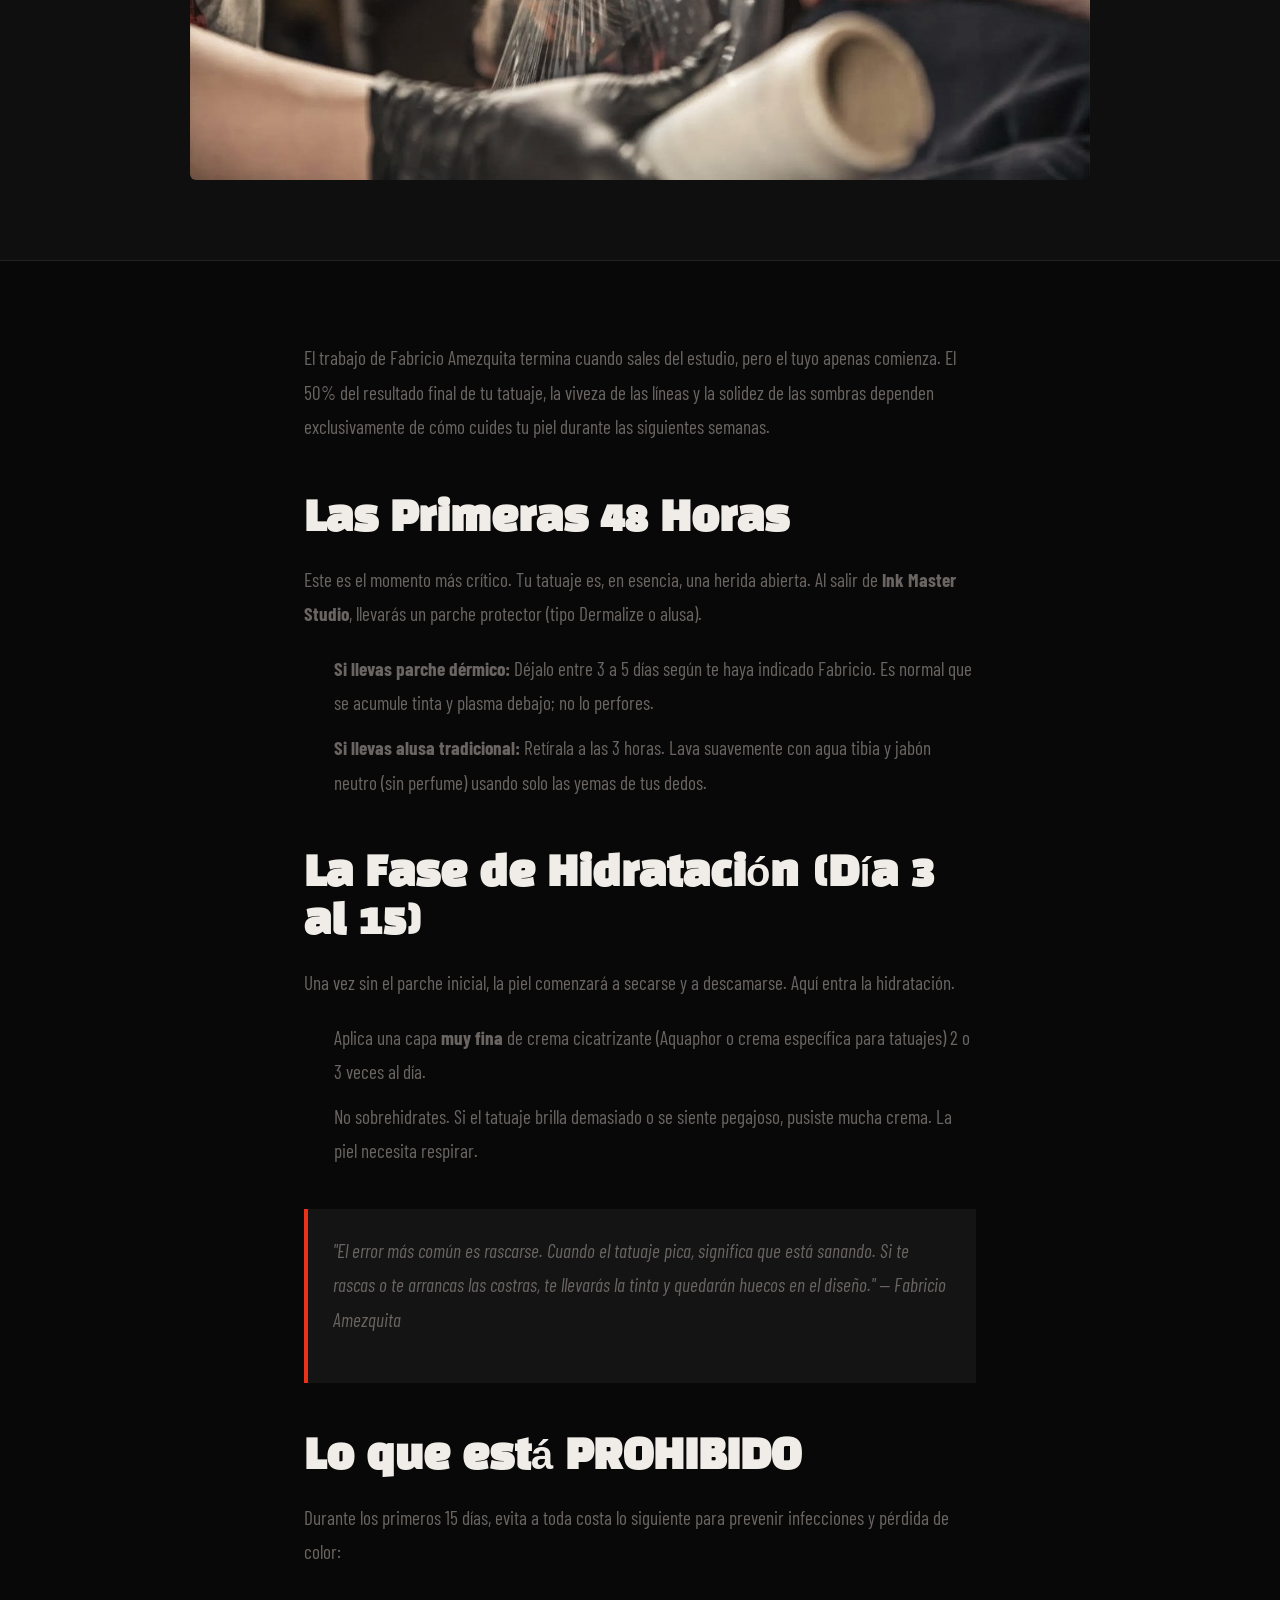
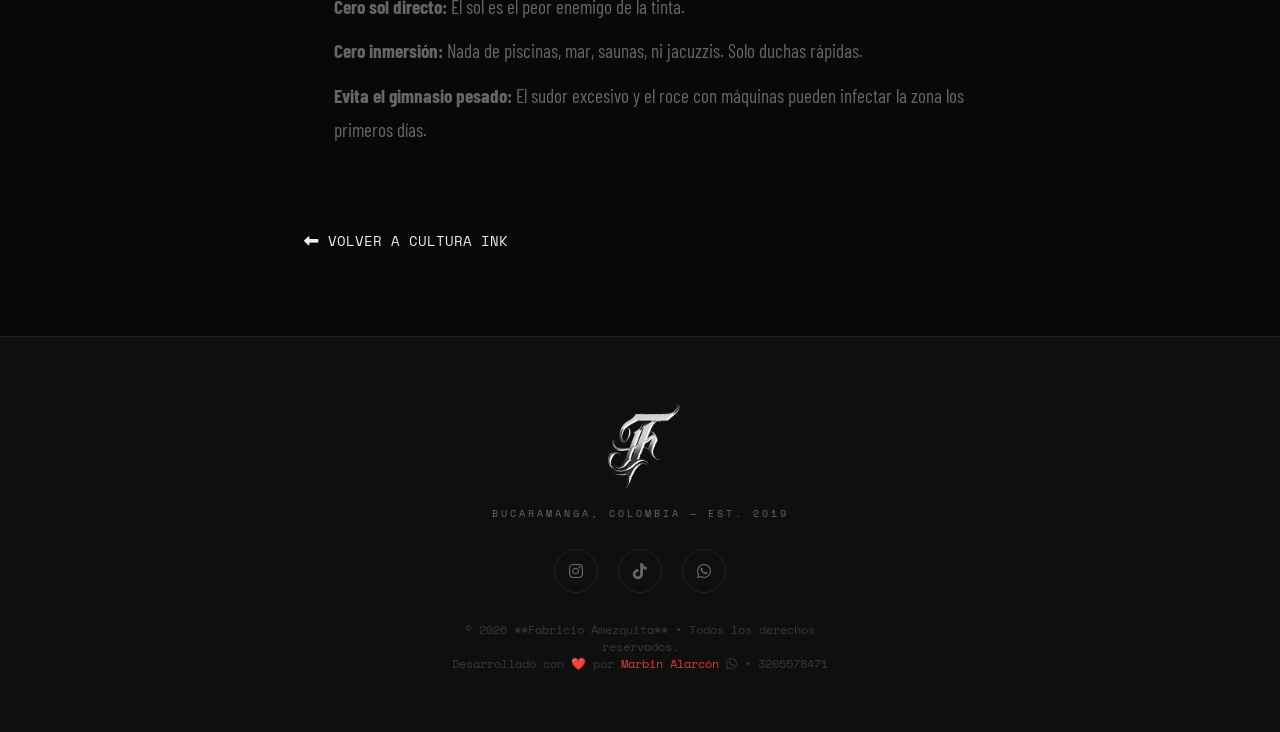
==== commit b2c6ae93: "nuevo logo v3" ====
--- a/curacion.html
+++ b/curacion.html
@@ -51,7 +51,7 @@
                 <span></span><span></span><span></span>
             </div>
             <div class="splash-logo" style="text-align: -webkit-center;">
-                <img src="img/F.png" alt="Fabricio Amezquita TATTOO" class="logo-splash-img">
+                <img src="img/pwa-icon-192v3.png" alt="Fabricio Amezquita TATTOO" class="logo-splash-img">
             </div>
             <p class="splash-sub">FABRICIO AMEZQUITA</p>
             <p class="splash-sub"> TATTOO STUDIO </p>
@@ -65,7 +65,7 @@
     <!-- ====== NAVBAR ====== -->
     <nav class="navbar" id="navbar">
         <a href="#inicio" class="logo" style="text-decoration: none;">
-            <img src="img/pwa-icon-192.png" alt="Logo" class="logo-nav-img">
+            <img src="img/pwa-icon-192v3.png" alt="Logo" class="logo-nav-img">
         </a>
         <div class="nav-links">
             <a href="index.html#galeria" class="nav-link">Galería</a>
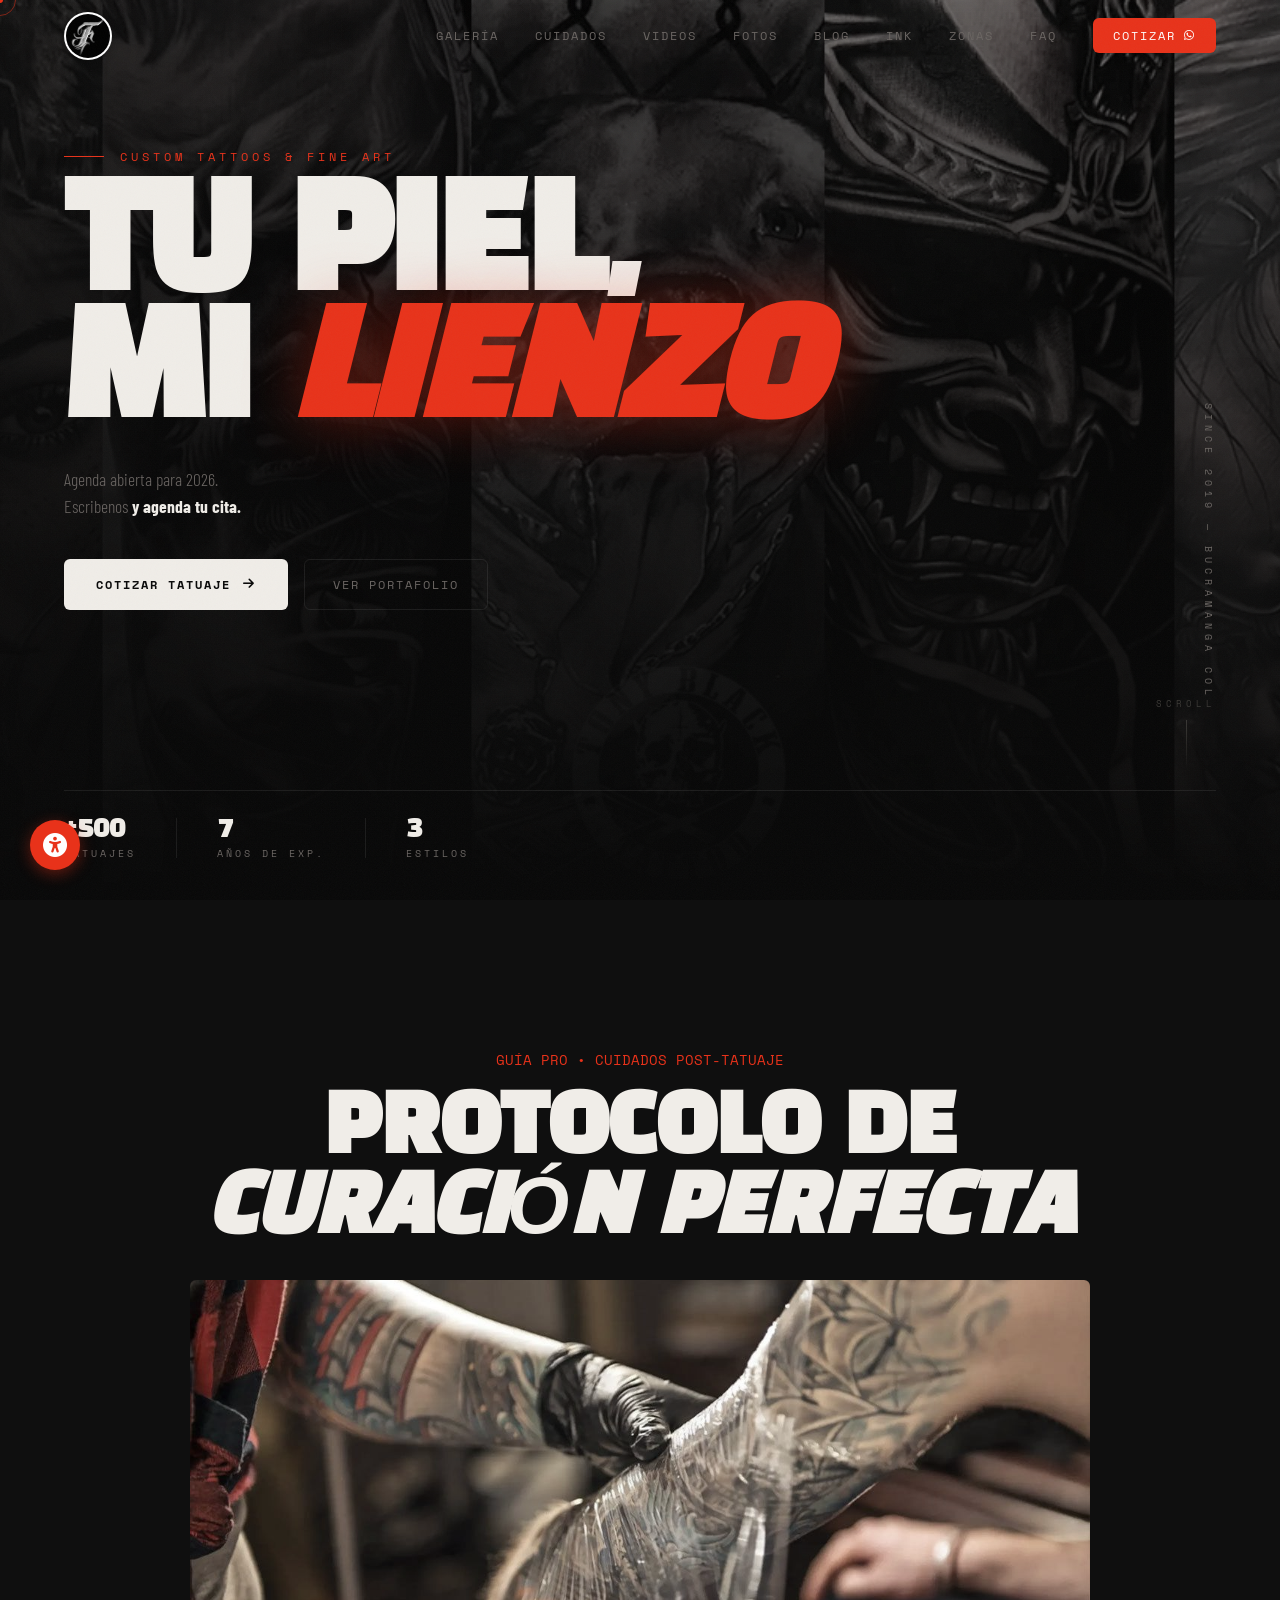
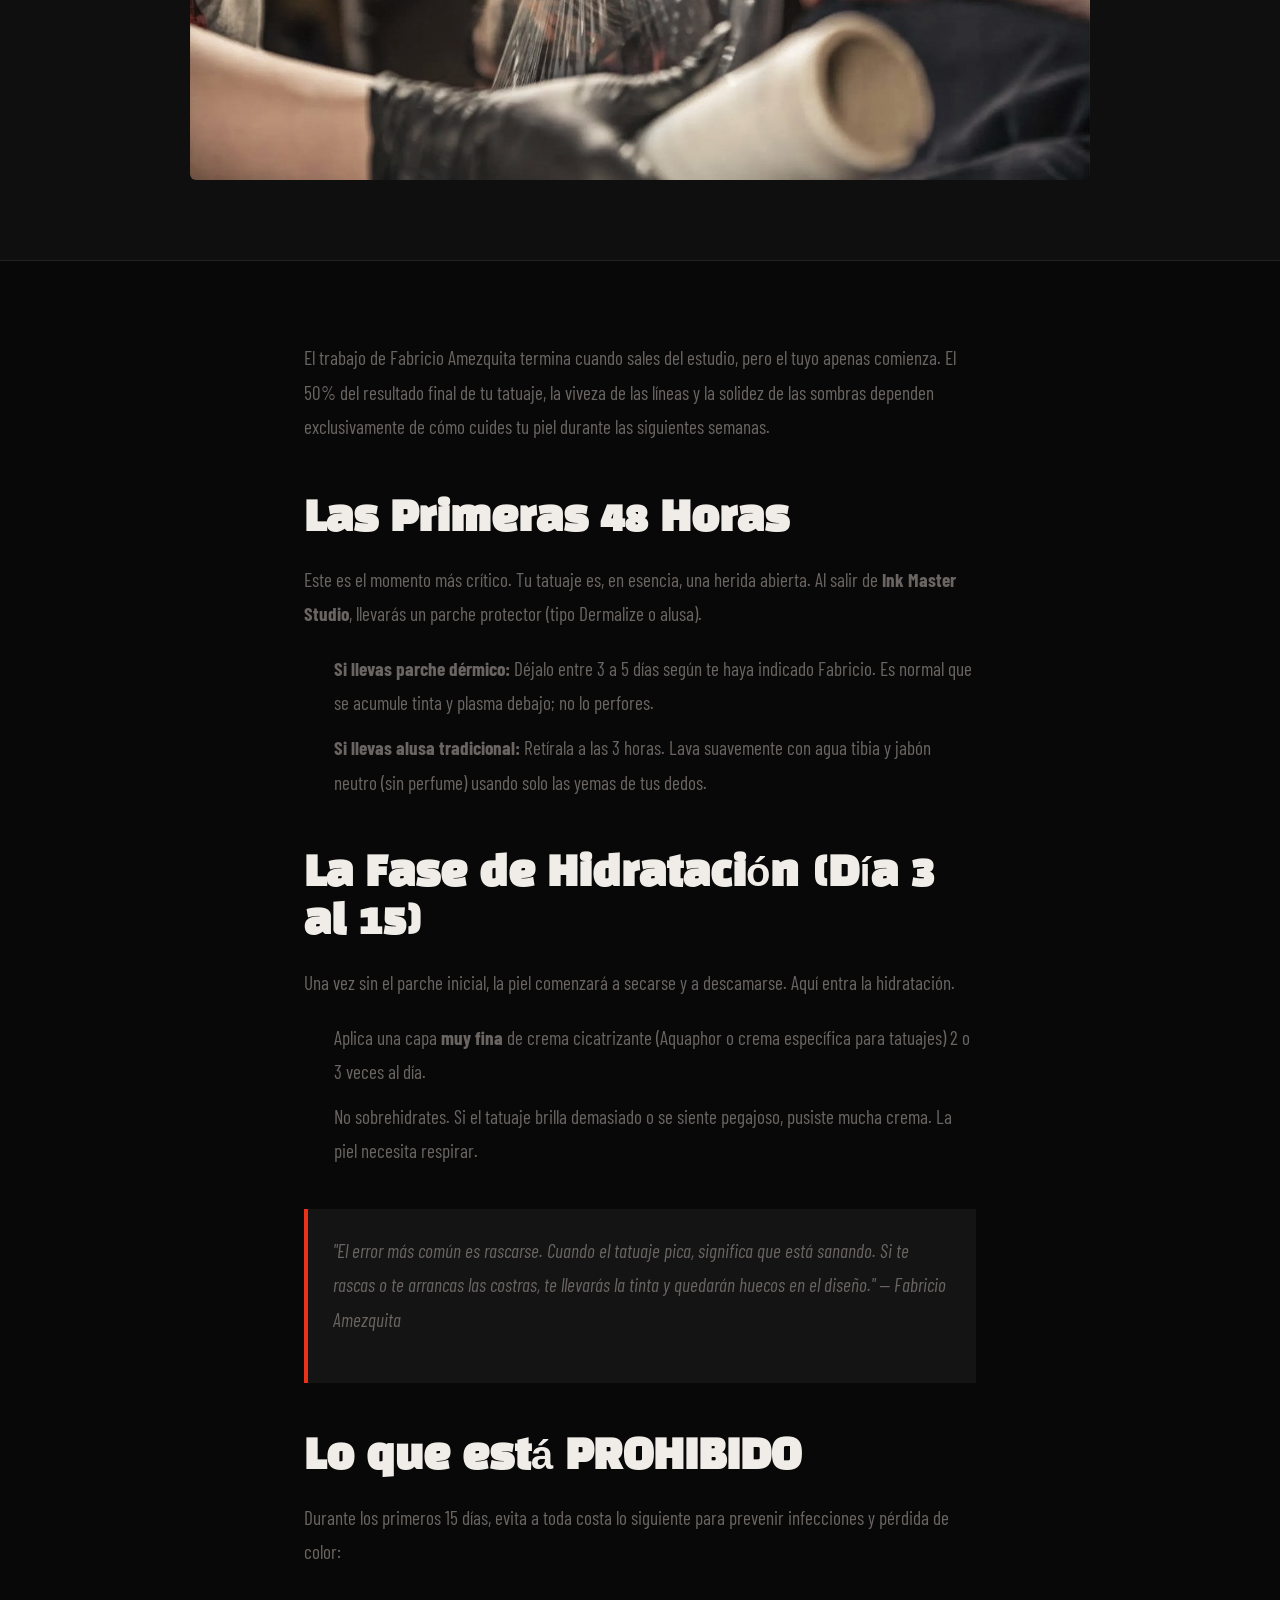
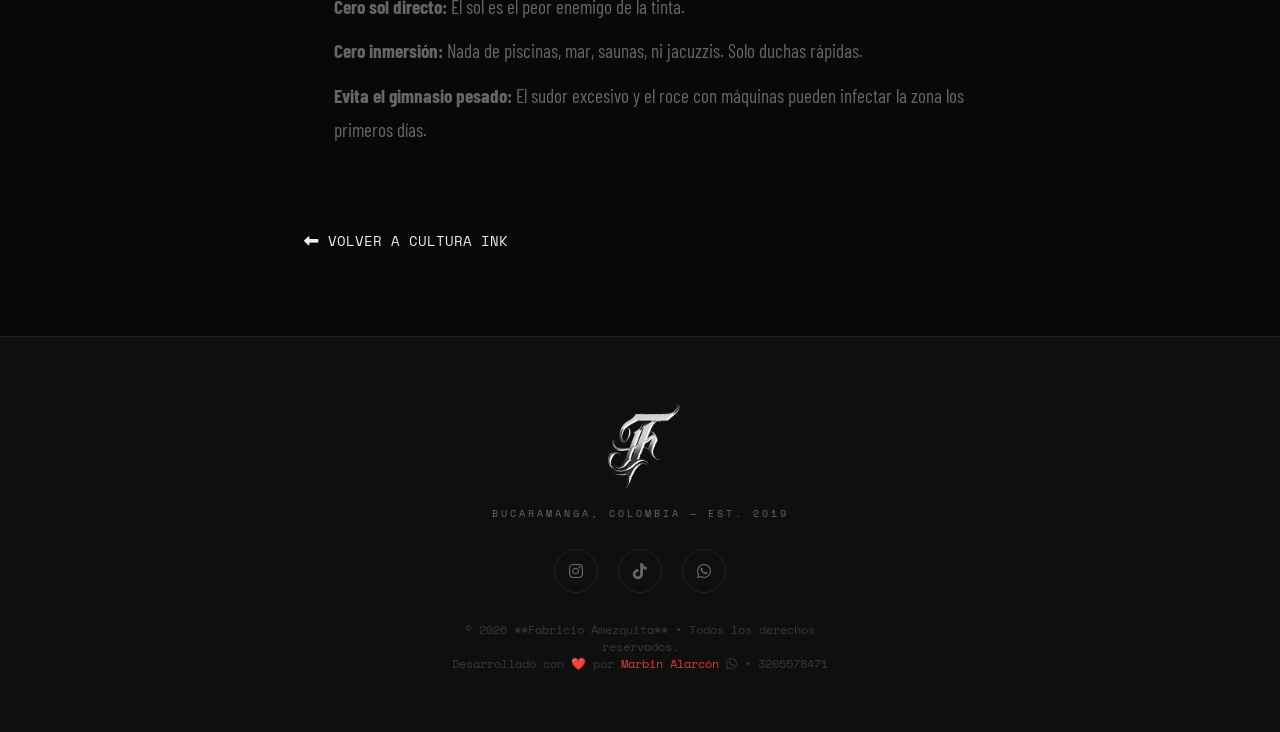
==== commit 619ca9e4: "botones de accebilidad" ====
--- a/curacion.html
+++ b/curacion.html
@@ -211,6 +211,38 @@
         </div>
     </div>
 
+    <div class="a11y-widget" id="a11y-widget">
+        <button class="a11y-toggle" id="a11y-toggle" aria-label="Abrir menú de accesibilidad">
+            <i class="fas fa-universal-access"></i>
+        </button>
+        <div class="a11y-menu" id="a11y-menu" aria-hidden="true">
+            <div class="a11y-header">
+                <h3>Accesibilidad</h3>
+                <button id="a11y-close" aria-label="Cerrar menú"><i class="fas fa-times"></i></button>
+            </div>
+            <div class="a11y-options">
+                <button class="a11y-btn" data-action="increase-text">
+                    <i class="fas fa-search-plus"></i> Aumentar Texto
+                </button>
+                <button class="a11y-btn" data-action="decrease-text">
+                    <i class="fas fa-search-minus"></i> Reducir Texto
+                </button>
+                <button class="a11y-btn" data-action="high-contrast">
+                    <i class="fas fa-adjust"></i> Alto Contraste
+                </button>
+                <button class="a11y-btn" data-action="grayscale">
+                    <i class="fas fa-tint-slash"></i> Escala de Grises
+                </button>
+                <button class="a11y-btn" data-action="no-animations">
+                    <i class="fas fa-stop-circle"></i> Sin Animaciones
+                </button>
+                <button class="a11y-btn a11y-reset" data-action="reset">
+                    <i class="fas fa-redo"></i> Restablecer
+                </button>
+            </div>
+        </div>
+    </div>
+
     <script src="app1.js"></script>
     <script async src="//www.instagram.com/embed.js"></script>
 </body>
--- a/styles.css
+++ b/styles.css
@@ -2597,4 +2597,157 @@
 
 .back-to-home:hover {
     color: var(--accent);
+}
+
+/* ============================================================
+   15. ACCESSIBILITY WIDGET
+   ============================================================ */
+.a11y-widget {
+    position: fixed;
+    bottom: 30px;
+    left: 30px;
+    z-index: 9999;
+    font-family: var(--font-body);
+}
+
+.a11y-toggle {
+    background-color: var(--accent);
+    color: #fff;
+    width: 50px;
+    height: 50px;
+    border-radius: 50%;
+    display: flex;
+    justify-content: center;
+    align-items: center;
+    font-size: 1.5rem;
+    box-shadow: 0 4px 15px rgba(232, 50, 26, 0.4);
+    transition: transform 0.3s, background-color 0.3s;
+    cursor: pointer !important; /* Excepción al cursor personalizado */
+}
+
+.a11y-toggle:hover {
+    background-color: var(--accent-2);
+    transform: scale(1.1);
+}
+
+.a11y-menu {
+    position: absolute;
+    bottom: 65px;
+    left: 0;
+    width: 260px;
+    background: var(--bg-2);
+    border: 1px solid var(--border);
+    border-radius: var(--radius-md);
+    padding: 15px;
+    box-shadow: 0 10px 30px rgba(0,0,0,0.8);
+    opacity: 0;
+    visibility: hidden;
+    transform: translateY(20px);
+    transition: all 0.3s var(--ease-out-expo);
+}
+
+.a11y-menu.active {
+    opacity: 1;
+    visibility: visible;
+    transform: translateY(0);
+}
+
+.a11y-header {
+    display: flex;
+    justify-content: space-between;
+    align-items: center;
+    margin-bottom: 15px;
+    padding-bottom: 10px;
+    border-bottom: 1px solid var(--border);
+}
+
+.a11y-header h3 {
+    font-family: var(--font-display);
+    font-size: 1.2rem;
+    color: var(--text);
+    letter-spacing: 1px;
+}
+
+#a11y-close {
+    color: var(--text-muted);
+    font-size: 1.2rem;
+    cursor: pointer !important;
+}
+
+#a11y-close:hover { color: var(--accent); }
+
+.a11y-options {
+    display: flex;
+    flex-direction: column;
+    gap: 8px;
+}
+
+.a11y-btn {
+    background: var(--bg-3);
+    color: var(--text);
+    padding: 10px;
+    border-radius: var(--radius-sm);
+    text-align: left;
+    font-size: 0.9rem;
+    display: flex;
+    align-items: center;
+    gap: 10px;
+    transition: background 0.3s, color 0.3s;
+    cursor: pointer !important;
+    border: 1px solid transparent;
+}
+
+.a11y-btn:hover, .a11y-btn.active-filter {
+    background: var(--surface);
+    border-color: var(--accent);
+}
+
+.a11y-reset {
+    margin-top: 10px;
+    background: rgba(232, 50, 26, 0.1);
+    color: var(--accent);
+}
+
+/* --- CLASES DE ACCESIBILIDAD (MODIFICADORES) --- */
+
+/* Texto */
+html.a11y-text-lg { font-size: 18px !important; }
+html.a11y-text-sm { font-size: 14px !important; }
+
+/* Alto contraste */
+html.a11y-hc body, 
+html.a11y-hc .navbar.scrolled, 
+html.a11y-hc .mobile-menu, 
+html.a11y-hc .hero-overlay {
+    background: #000 !important;
+    color: #fff !important;
+}
+html.a11y-hc * {
+    text-shadow: none !important;
+    box-shadow: none !important;
+}
+html.a11y-hc .text-muted, 
+html.a11y-hc p, 
+html.a11y-hc span, 
+html.a11y-hc a {
+    color: #fff !important;
+}
+html.a11y-hc .accent-dot, 
+html.a11y-hc em {
+    color: #FFFF00 !important; /* Amarillo de alto contraste */
+}
+
+/* Escala de Grises */
+html.a11y-gray {
+    filter: grayscale(100%) !important;
+}
+
+/* Sin Animaciones */
+html.a11y-no-anim *, 
+html.a11y-no-anim *::before, 
+html.a11y-no-anim *::after {
+    animation-duration: 0.01ms !important;
+    animation-iteration-count: 1 !important;
+    transition-duration: 0.01ms !important;
+    scroll-behavior: auto !important;
 }
